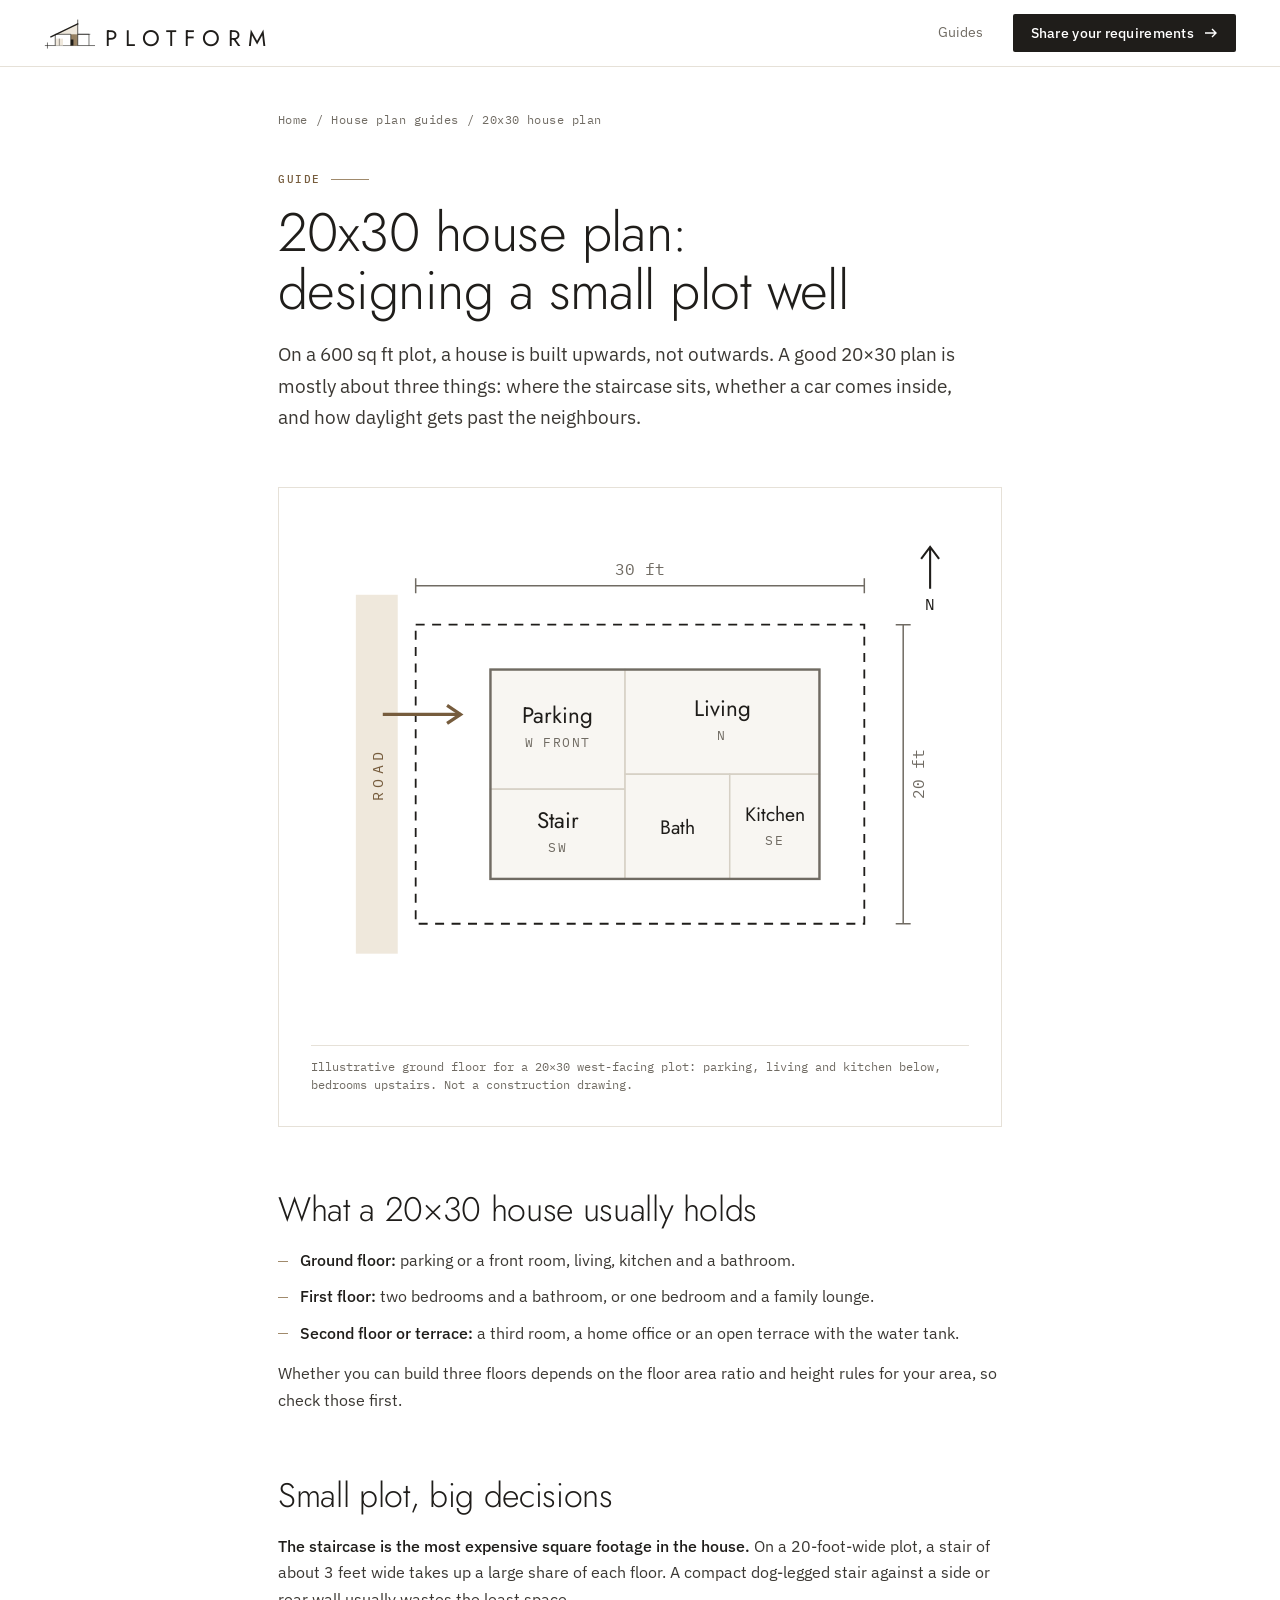
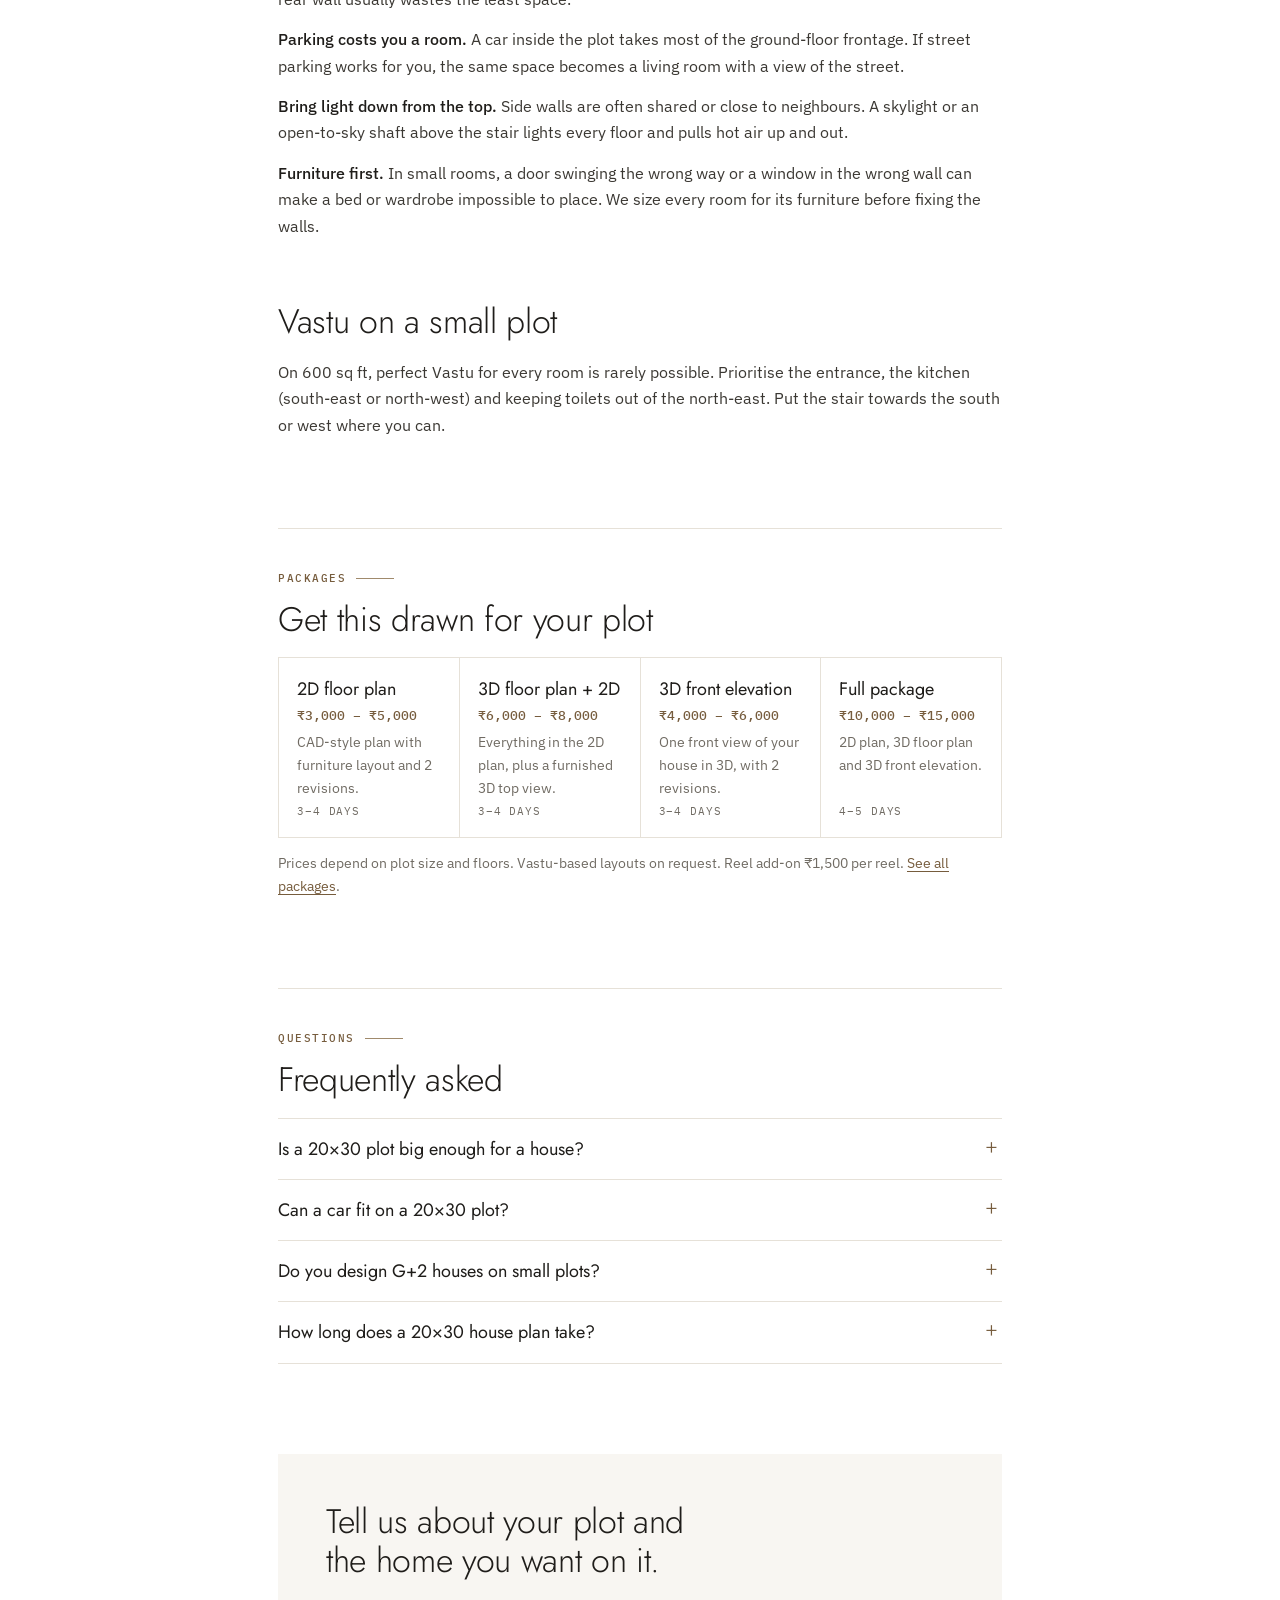
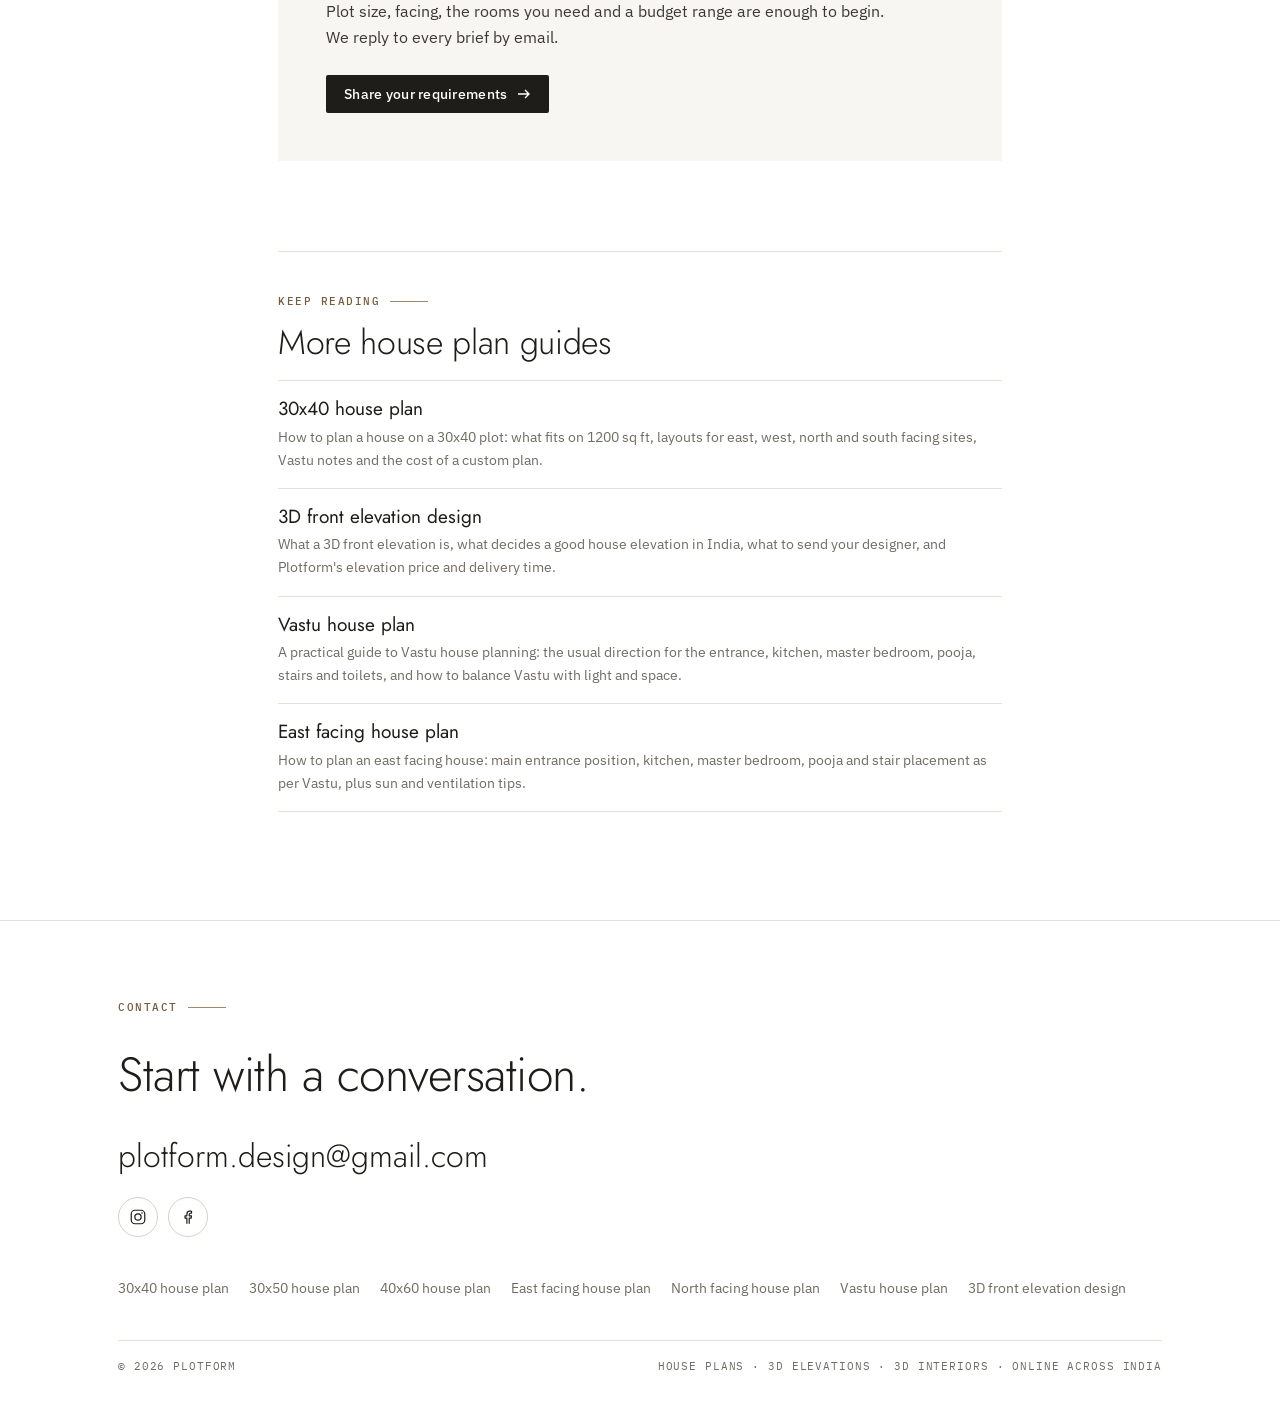
==== 20x30-house-plan.html @ 1d328320 "Add files via upload" ====
<!doctype html>
<html lang="en-IN">
<head>
<meta charset="utf-8">
<meta name="viewport" content="width=device-width,initial-scale=1,viewport-fit=cover">
<title>20x30 House Plan (600 sq ft) Small Plot Layouts | Plotform</title>
<meta name="description" content="How to plan a house on a small 20x30 plot: 600 sq ft layouts over two or three floors, staircase and parking choices, light, ventilation and Vastu notes.">
<link rel="canonical" href="https://plotform.design/20x30-house-plan">
<meta name="robots" content="index,follow,max-image-preview:large">
<meta name="theme-color" content="#ffffff">
<link rel="icon" href="/favicon.svg" type="image/svg+xml">
<link rel="icon" href="/favicon-32.png" sizes="32x32" type="image/png">
<link rel="apple-touch-icon" href="/apple-touch-icon.png">
<link rel="manifest" href="/site.webmanifest">
<meta property="og:type" content="article">
<meta property="og:site_name" content="Plotform">
<meta property="og:locale" content="en_IN">
<meta property="og:url" content="https://plotform.design/20x30-house-plan">
<meta property="og:title" content="20x30 House Plan (600 sq ft) Small Plot Layouts">
<meta property="og:description" content="How to plan a house on a small 20x30 plot: 600 sq ft layouts over two or three floors, staircase and parking choices, light, ventilation and Vastu notes.">
<meta property="og:image" content="https://plotform.design/og-image.jpg">
<meta property="og:image:width" content="1200">
<meta property="og:image:height" content="630">
<meta name="twitter:card" content="summary_large_image">
<meta name="twitter:title" content="20x30 House Plan (600 sq ft) Small Plot Layouts">
<meta name="twitter:description" content="How to plan a house on a small 20x30 plot: 600 sq ft layouts over two or three floors, staircase and parking choices, light, ventilation and Vastu notes.">
<meta name="twitter:image" content="https://plotform.design/og-image.jpg">
<link rel="preconnect" href="https://fonts.googleapis.com">
<link rel="preconnect" href="https://fonts.gstatic.com" crossorigin>
<link rel="stylesheet" href="https://fonts.googleapis.com/css2?family=IBM+Plex+Mono:wght@400;500&family=IBM+Plex+Sans:wght@300;400;500&family=Jost:wght@300;400;500&display=swap">
<link rel="stylesheet" href="/guide.css">
<script type="application/ld+json">{"@context": "https://schema.org", "@graph": [{"@type": "Organization", "@id": "https://plotform.design/#org", "name": "Plotform", "url": "https://plotform.design/"}, {"@type": "WebPage", "@id": "https://plotform.design/20x30-house-plan#page", "url": "https://plotform.design/20x30-house-plan", "name": "20x30 House Plan (600 sq ft) Small Plot Layouts | Plotform", "description": "How to plan a house on a small 20x30 plot: 600 sq ft layouts over two or three floors, staircase and parking choices, light, ventilation and Vastu notes.", "inLanguage": "en-IN", "isPartOf": {"@id": "https://plotform.design/#website"}, "publisher": {"@id": "https://plotform.design/#org"}, "about": {"@id": "https://plotform.design/#org"}, "dateModified": "2026-10-13", "breadcrumb": {"@id": "https://plotform.design/20x30-house-plan#crumbs"}}, {"@type": "BreadcrumbList", "itemListElement": [{"@type": "ListItem", "position": 1, "name": "Home", "item": "https://plotform.design/"}, {"@type": "ListItem", "position": 2, "name": "House plan guides", "item": "https://plotform.design/house-plans"}, {"@type": "ListItem", "position": 3, "name": "20x30 house plan", "item": "https://plotform.design/20x30-house-plan"}], "@id": "https://plotform.design/20x30-house-plan#crumbs"}, {"@type": "FAQPage", "mainEntity": [{"@type": "Question", "name": "Is a 20×30 plot big enough for a house?", "acceptedAnswer": {"@type": "Answer", "text": "Yes. Built over two or three floors, a 20×30 plot comfortably holds a 2BHK, and some families fit a 3BHK. Your local floor area and height rules set the limit."}}, {"@type": "Question", "name": "Can a car fit on a 20×30 plot?", "acceptedAnswer": {"@type": "Answer", "text": "Usually yes, at the front of the ground floor, but it takes most of the frontage. Many owners on small plots choose a front room instead."}}, {"@type": "Question", "name": "Do you design G+2 houses on small plots?", "acceptedAnswer": {"@type": "Answer", "text": "Yes. Tell us the number of floors you want in your brief; the price depends on plot size and floors."}}, {"@type": "Question", "name": "How long does a 20×30 house plan take?", "acceptedAnswer": {"@type": "Answer", "text": "A 2D floor plan takes 3 to 4 days, and the full package with 3D floor plan and 3D elevation takes 4 to 5 days."}}]}]}</script>
</head>
<body>
<header class="nav">
  <a class="brand" href="/" aria-label="Plotform home"><svg viewBox="0 0 560 74" aria-hidden="true"><path d="M2 66H118M8 59V73" stroke="currentColor" stroke-width="1.4" fill="none"/><path d="M26 40L78 15V40Z" fill="#efe8dc"/><path d="M26.8 40.8H61.2V65.2H26.8Z" fill="#fff"/><path d="M27 50H44V66H27Z" fill="#efe8dc"/><path d="M62 40H78V66H62Z" fill="#a08a6c"/><path d="M65 40V66M68 40V66M71 40V66M74 40V66" stroke="#7d6648" stroke-width=".8"/><path d="M62 52H68V66H62Z" fill="#1f1d1a"/><path d="M26 66V40H62V66" fill="none" stroke="currentColor" stroke-width="1.6"/><path d="M35.5 66V50" fill="none" stroke="currentColor" stroke-width="1"/><path d="M78 40H104V66M78 40H107" fill="none" stroke="currentColor" stroke-width="1.4"/><path d="M78 66V6" fill="none" stroke="currentColor" stroke-width="1.6"/><path d="M78 16L16 46" fill="none" stroke="currentColor" stroke-width="3" stroke-linecap="square"/><text x="142" y="66" fill="currentColor" font-size="52" letter-spacing="17.5" font-family="Jost,sans-serif">PLOTFORM</text></svg></a>
  <nav class="links" aria-label="Main">
    <a href="/house-plans">Guides</a>
    <a class="btn" href="/#brief">Share your requirements <svg viewBox="0 0 14 14" aria-hidden="true"><path d="M1 7h11M8 3l4 4-4 4" fill="none" stroke="currentColor" stroke-width="1.4"/></svg></a>
  </nav>
</header>
<main class="g" id="top">
<div class="wrap">
  <nav class="crumbs" aria-label="Breadcrumb"><a href="/">Home</a><span>/</span><a href="/house-plans">House plan guides</a><span>/</span><span aria-current="page">20x30 house plan</span></nav>
  <p class="eyebrow">Guide</p>
  <h1>20x30 house plan: designing a small plot well</h1>
  <p class="lead">On a 600 sq ft plot, a house is built upwards, not outwards. A good 20×30 plan is mostly about three things: where the staircase sits, whether a car comes inside, and how daylight gets past the neighbours.</p>
  <figure class="fig fig-plan"><svg viewBox="0 0 440 340" role="img" aria-label="Illustrative ground floor for a 20×30 west-facing plot: parking, living and kitchen below, bedrooms upstairs. Not a construction drawing." xmlns="http://www.w3.org/2000/svg"><rect x="30" y="50" width="28" height="240" fill="#efe8dc"/><text x="44.0" y="174.0" text-anchor="middle" font-family="IBM Plex Mono,monospace" font-size="10" letter-spacing="3" fill="#765c3d" transform="rotate(-90 44.0 170.0)">ROAD</text><rect x="120" y="100" width="90" height="80" fill="#f8f6f2" stroke="#d6d0c5" stroke-width="1"/><text x="165.0" y="136.0" text-anchor="middle" font-family="Jost,sans-serif" font-size="15" fill="#1f1d1a">Parking</text><text x="165.0" y="152.0" text-anchor="middle" font-family="IBM Plex Mono,monospace" font-size="9" letter-spacing="1" fill="#706b63">W FRONT</text><rect x="120" y="180" width="90" height="60" fill="#f8f6f2" stroke="#d6d0c5" stroke-width="1"/><text x="165.0" y="206.0" text-anchor="middle" font-family="Jost,sans-serif" font-size="15" fill="#1f1d1a">Stair</text><text x="165.0" y="222.0" text-anchor="middle" font-family="IBM Plex Mono,monospace" font-size="9" letter-spacing="1" fill="#706b63">SW</text><rect x="210" y="100" width="130" height="70" fill="#f8f6f2" stroke="#d6d0c5" stroke-width="1"/><text x="275.0" y="131.0" text-anchor="middle" font-family="Jost,sans-serif" font-size="15" fill="#1f1d1a">Living</text><text x="275.0" y="147.0" text-anchor="middle" font-family="IBM Plex Mono,monospace" font-size="9" letter-spacing="1" fill="#706b63">N</text><rect x="210" y="170" width="70" height="70" fill="#f8f6f2" stroke="#d6d0c5" stroke-width="1"/><text x="245.0" y="210.0" text-anchor="middle" font-family="Jost,sans-serif" font-size="13" fill="#1f1d1a">Bath</text><rect x="280" y="170" width="60" height="70" fill="#f8f6f2" stroke="#d6d0c5" stroke-width="1"/><text x="310.0" y="201.0" text-anchor="middle" font-family="Jost,sans-serif" font-size="13" fill="#1f1d1a">Kitchen</text><text x="310.0" y="217.0" text-anchor="middle" font-family="IBM Plex Mono,monospace" font-size="9" letter-spacing="1" fill="#706b63">SE</text><rect x="120" y="100" width="220" height="140" fill="none" stroke="#706b63" stroke-width="1.6"/><rect x="70" y="70" width="300" height="200" fill="none" stroke="#1f1d1a" stroke-width="1.2" stroke-dasharray="6 5"/><path d="M70 44H370M70 39v10M370 39v10" stroke="#706b63" stroke-width="1"/><text x="220.0" y="37" text-anchor="middle" font-family="IBM Plex Mono,monospace" font-size="11" fill="#706b63">30 ft</text><path d="M396 70V270M391 70h10M391 270h10" stroke="#706b63" stroke-width="1"/><text x="410" y="170.0" text-anchor="middle" font-family="IBM Plex Mono,monospace" font-size="11" fill="#706b63" transform="rotate(-90 410 170.0)">20 ft</text><path d="M48 130L100 130" stroke="#765c3d" stroke-width="2.2"/><path d="M91 136L100 130L91 124" fill="none" stroke="#765c3d" stroke-width="2.2"/><path d="M414 46V18M408 26L414 18L420 26" fill="none" stroke="#1f1d1a" stroke-width="1.4"/><text x="414" y="60" text-anchor="middle" font-family="IBM Plex Mono,monospace" font-size="11" fill="#1f1d1a">N</text></svg><figcaption>Illustrative ground floor for a 20×30 west-facing plot: parking, living and kitchen below, bedrooms upstairs. Not a construction drawing.</figcaption></figure>
  <article class="body"><section><h2>What a 20×30 house usually holds</h2><ul><li><b>Ground floor:</b> parking or a front room, living, kitchen and a bathroom.</li><li><b>First floor:</b> two bedrooms and a bathroom, or one bedroom and a family lounge.</li><li><b>Second floor or terrace:</b> a third room, a home office or an open terrace with the water tank.</li></ul><p>Whether you can build three floors depends on the floor area ratio and height rules for your area, so check those first.</p></section><section><h2>Small plot, big decisions</h2><p><b>The staircase is the most expensive square footage in the house.</b> On a 20-foot-wide plot, a stair of about 3 feet wide takes up a large share of each floor. A compact dog-legged stair against a side or rear wall usually wastes the least space.</p><p><b>Parking costs you a room.</b> A car inside the plot takes most of the ground-floor frontage. If street parking works for you, the same space becomes a living room with a view of the street.</p><p><b>Bring light down from the top.</b> Side walls are often shared or close to neighbours. A skylight or an open-to-sky shaft above the stair lights every floor and pulls hot air up and out.</p><p><b>Furniture first.</b> In small rooms, a door swinging the wrong way or a window in the wrong wall can make a bed or wardrobe impossible to place. We size every room for its furniture before fixing the walls.</p></section><section><h2>Vastu on a small plot</h2><p>On 600 sq ft, perfect Vastu for every room is rarely possible. Prioritise the entrance, the kitchen (south-east or north-west) and keeping toilets out of the north-east. Put the stair towards the south or west where you can.</p></section></article>
  <section class="pricing" aria-labelledby="pricing-h">
  <p class="eyebrow">Packages</p>
  <h2 id="pricing-h">Get this drawn for your plot</h2>
  <ul class="pkgs"><li><p class="pk">2D floor plan</p><p class="pp">₹3,000 – ₹5,000</p><p class="pd">CAD-style plan with furniture layout and 2 revisions.</p><p class="pt">3–4 days</p></li><li><p class="pk">3D floor plan + 2D</p><p class="pp">₹6,000 – ₹8,000</p><p class="pd">Everything in the 2D plan, plus a furnished 3D top view.</p><p class="pt">3–4 days</p></li><li><p class="pk">3D front elevation</p><p class="pp">₹4,000 – ₹6,000</p><p class="pd">One front view of your house in 3D, with 2 revisions.</p><p class="pt">3–4 days</p></li><li><p class="pk">Full package</p><p class="pp">₹10,000 – ₹15,000</p><p class="pd">2D plan, 3D floor plan and 3D front elevation.</p><p class="pt">4–5 days</p></li></ul>
  <p class="note">Prices depend on plot size and floors. Vastu-based layouts on request. Reel add-on ₹1,500 per reel. <a href="/#packages">See all packages</a>.</p>
</section>
  <section class="faq" aria-labelledby="faq-h"><p class="eyebrow">Questions</p><h2 id="faq-h">Frequently asked</h2><div class="qs"><details><summary>Is a 20×30 plot big enough for a house?</summary><p>Yes. Built over two or three floors, a 20×30 plot comfortably holds a 2BHK, and some families fit a 3BHK. Your local floor area and height rules set the limit.</p></details><details><summary>Can a car fit on a 20×30 plot?</summary><p>Usually yes, at the front of the ground floor, but it takes most of the frontage. Many owners on small plots choose a front room instead.</p></details><details><summary>Do you design G+2 houses on small plots?</summary><p>Yes. Tell us the number of floors you want in your brief; the price depends on plot size and floors.</p></details><details><summary>How long does a 20×30 house plan take?</summary><p>A 2D floor plan takes 3 to 4 days, and the full package with 3D floor plan and 3D elevation takes 4 to 5 days.</p></details></div></section>
  <section class="cta">
  <h2>Tell us about your plot and the home you want on it.</h2>
  <p>Plot size, facing, the rooms you need and a budget range are enough to begin. We reply to every brief by email.</p>
  <a class="btn" href="/#brief">Share your requirements <svg viewBox="0 0 14 14" aria-hidden="true"><path d="M1 7h11M8 3l4 4-4 4" fill="none" stroke="currentColor" stroke-width="1.4"/></svg></a>
</section>
  <nav class="related" aria-labelledby="rel-h"><p class="eyebrow">Keep reading</p><h2 id="rel-h">More house plan guides</h2><ul><li><a href="/30x40-house-plan">30x40 house plan</a><span>How to plan a house on a 30x40 plot: what fits on 1200 sq ft, layouts for east, west, north and south facing sites, Vastu notes and the cost of a custom plan.</span></li><li><a href="/3d-front-elevation-design">3D front elevation design</a><span>What a 3D front elevation is, what decides a good house elevation in India, what to send your designer, and Plotform&#x27;s elevation price and delivery time.</span></li><li><a href="/vastu-house-plan">Vastu house plan</a><span>A practical guide to Vastu house planning: the usual direction for the entrance, kitchen, master bedroom, pooja, stairs and toilets, and how to balance Vastu with light and space.</span></li><li><a href="/east-facing-house-plan">East facing house plan</a><span>How to plan an east facing house: main entrance position, kitchen, master bedroom, pooja and stair placement as per Vastu, plus sun and ventilation tips.</span></li></ul></nav>
</div>
</main>
<footer class="contact">
  <div class="wrap">
    <p class="eyebrow">Contact</p>
    <p class="h2">Start with a conversation.</p>
    <a class="mail" href="mailto:plotform.design@gmail.com">plotform.design@gmail.com</a>
    <nav class="social" aria-label="Plotform on social media"><a href="https://www.instagram.com/plotform.design/" target="_blank" rel="noopener" aria-label="Plotform on Instagram"><svg viewBox="0 0 24 24" aria-hidden="true"><rect x="3" y="3" width="18" height="18" rx="5" fill="none" stroke="currentColor" stroke-width="1.6"/><circle cx="12" cy="12" r="4.2" fill="none" stroke="currentColor" stroke-width="1.6"/><circle cx="17.3" cy="6.7" r="1.1" fill="currentColor"/></svg></a><a href="https://www.facebook.com/profile.php?id=61595442266504" target="_blank" rel="noopener" aria-label="Plotform on Facebook"><svg viewBox="0 0 24 24" aria-hidden="true"><path d="M13.6 21v-7.6h2.6l.4-3h-3V8.5c0-.9.3-1.5 1.5-1.5h1.6V4.3c-.3 0-1.2-.1-2.3-.1-2.3 0-3.9 1.4-3.9 4V10.4H8v3h2.5V21" fill="none" stroke="currentColor" stroke-width="1.6" stroke-linejoin="round"/></svg></a></nav>
    <nav class="guides" aria-label="House plan guides"><a href="/30x40-house-plan">30x40 house plan</a><a href="/30x50-house-plan">30x50 house plan</a><a href="/40x60-house-plan">40x60 house plan</a><a href="/east-facing-house-plan">East facing house plan</a><a href="/north-facing-house-plan">North facing house plan</a><a href="/vastu-house-plan">Vastu house plan</a><a href="/3d-front-elevation-design">3D front elevation design</a></nav>
    <div class="foot"><span>© 2026 Plotform</span><span>House plans · 3D elevations · 3D interiors · Online across India</span></div>
  </div>
</footer>
</body>
</html>
---- guide.css ----
:root{
  --paper:#ffffff;--ink:#1f1d1a;--graphite:#706b63;--hair:#e6e1d8;--oak:#a08a6c;--oak-deep:#765c3d;--wash:#f8f6f2;
  --btn-bg:#1f1d1a;--btn-fg:#ffffff;--btn-hover:#765c3d;--fg2:#3b3833;--line2:#d6d0c5;--logo-soft:#efe8dc;
  --f-display:"Jost","Futura","Century Gothic",system-ui,sans-serif;
  --f-body:"IBM Plex Sans",system-ui,-apple-system,"Segoe UI",sans-serif;
  --f-mono:"IBM Plex Mono",ui-monospace,"SFMono-Regular",Menlo,monospace;
  color-scheme:light;
}
*{box-sizing:border-box}
html{background:var(--paper)}
body{margin:0;background:var(--paper);color:var(--ink);font-family:var(--f-body);font-size:16px;line-height:1.65;-webkit-font-smoothing:antialiased;overflow-x:hidden}
a{color:inherit}
:focus-visible{outline:2px solid var(--oak);outline-offset:3px}
h1,h2,h3,.h2{font-family:var(--f-display);font-weight:300;text-wrap:balance;margin:0;letter-spacing:-.01em}
p{margin:0}

/* nav */
.nav{position:sticky;top:0;z-index:30;display:flex;align-items:center;justify-content:space-between;gap:16px;
  padding:calc(env(safe-area-inset-top,0px) + 14px) clamp(16px,4vw,44px) 14px;background:rgba(255,255,255,.94);
  backdrop-filter:blur(6px);border-bottom:1px solid var(--hair)}
.brand{color:var(--ink);display:flex;align-items:center;text-decoration:none;min-width:0}
.brand svg{height:26px;width:auto;flex:none;overflow:visible}
@media (min-width:900px){.brand svg{height:32px}}
.links{display:flex;align-items:center;gap:clamp(14px,2.6vw,30px);font-size:14px}
.links a:not(.btn){text-decoration:none;color:var(--graphite)}
.links a:not(.btn):hover{color:var(--ink)}
.btn{display:inline-flex;align-items:center;gap:10px;background:var(--btn-bg);color:var(--btn-fg);padding:12px 18px;border-radius:2px;
  text-decoration:none;font:500 14px/1 var(--f-body);letter-spacing:.02em;border:0;cursor:pointer;transition:background .25s}
.btn:hover{background:var(--btn-hover)}
.btn svg{width:14px;height:14px}
@media (max-width:620px){.links .btn{display:none}.links a:not(.btn){color:var(--ink);font-size:15px}}

/* page */
.wrap{max-width:820px;margin:0 auto;padding-inline:clamp(16px,5vw,48px)}
.g{padding-top:clamp(28px,5vh,56px)}
.crumbs{display:flex;flex-wrap:wrap;gap:8px;font:400 12px/1.4 var(--f-mono);letter-spacing:.04em;color:var(--graphite);margin-bottom:clamp(28px,5vh,48px)}
.crumbs a{text-decoration:none}.crumbs a:hover{color:var(--ink);text-decoration:underline}
.eyebrow{font:500 11px/1 var(--f-mono);letter-spacing:.14em;text-transform:uppercase;color:var(--oak-deep);display:flex;gap:10px;align-items:center}
.eyebrow::after{content:"";height:1px;width:38px;background:var(--oak)}
h1{font-size:clamp(34px,5.2vw,54px);line-height:1.08;margin:18px 0 20px}
.lead{font-size:clamp(17px,2vw,19px);color:var(--fg2);max-width:62ch}
.lead a,.body a,.note a{color:var(--oak-deep);text-underline-offset:3px}

.fig{margin:clamp(36px,6vh,56px) 0 0;padding:clamp(16px,3vw,32px);background:var(--paper);border:1px solid var(--hair)}
.fig svg{display:block;width:100%;height:auto;max-height:620px;margin:0 auto}
.fig-vastu svg{max-width:520px}
.fig figcaption{margin-top:16px;padding-top:12px;border-top:1px solid var(--hair);font:400 12px/1.5 var(--f-mono);color:var(--graphite)}

.body section{margin-top:clamp(44px,7vh,64px)}
.body h2,.pricing h2,.faq h2,.related h2,.cta h2,.hubgroup h2{font-size:clamp(26px,3.2vw,34px);line-height:1.15;margin:0 0 18px}
.pricing h2,.faq h2,.related h2{margin-top:16px}
.body p{margin:0 0 14px;color:var(--fg2)}
.body ul{margin:0 0 14px;padding:0;list-style:none;display:grid;gap:10px}
.body li{position:relative;padding-left:22px;color:var(--fg2)}
.body li::before{content:"";position:absolute;left:0;top:.85em;width:10px;height:1px;background:var(--oak)}
.body b{font-weight:500;color:var(--ink)}

.pricing,.faq,.related{margin-top:clamp(64px,10vh,96px);padding-top:clamp(32px,5vh,44px);border-top:1px solid var(--hair)}
.pkgs{list-style:none;margin:0;padding:0;display:grid;grid-template-columns:repeat(auto-fit,minmax(min(100%,170px),1fr));gap:1px;background:var(--hair);border:1px solid var(--hair)}
.pkgs li{background:var(--paper);padding:20px 18px;display:flex;flex-direction:column;gap:6px}
.pk{font:400 18px/1.25 var(--f-display)}
.pp{font:500 13px/1.4 var(--f-mono);color:var(--oak-deep)}
.pd{font-size:14px;color:var(--graphite);flex:1}
.pt{font:400 11px/1 var(--f-mono);letter-spacing:.08em;text-transform:uppercase;color:var(--graphite)}
.note{margin-top:14px;font-size:14px;color:var(--graphite)}

.qs{border-top:1px solid var(--hair)}
details{border-bottom:1px solid var(--hair)}
summary{cursor:pointer;list-style:none;padding:18px 34px 18px 0;position:relative;font:400 18px/1.35 var(--f-display)}
summary::-webkit-details-marker{display:none}
summary::after{content:"+";position:absolute;right:4px;top:15px;font:300 22px/1 var(--f-display);color:var(--oak-deep)}
details[open] summary::after{content:"–"}
details p{padding:0 0 20px;color:var(--fg2);max-width:62ch}

.cta{margin-top:clamp(64px,10vh,96px);padding:clamp(28px,5vw,48px);background:var(--wash)}
.cta p{color:var(--fg2);margin:0 0 24px;max-width:56ch}

.related ul{list-style:none;margin:0;padding:0;display:grid;gap:0;border-top:1px solid var(--hair)}
.related li{border-bottom:1px solid var(--hair);padding:16px 0;display:grid;gap:4px}
.related a{font:400 19px/1.3 var(--f-display);text-decoration:none}
.related a:hover{color:var(--oak-deep)}
.related span{font-size:14px;color:var(--graphite)}

.hubgroup{margin-top:clamp(48px,8vh,72px)}
.cards{list-style:none;margin:0;padding:0;display:grid;grid-template-columns:repeat(auto-fit,minmax(min(100%,300px),1fr));gap:16px}
.cards a{display:flex;flex-direction:column;gap:8px;height:100%;padding:22px;border:1px solid var(--hair);text-decoration:none;transition:border-color .2s}
.cards a:hover{border-color:var(--ink)}
.ct{font:400 21px/1.25 var(--f-display)}
.cd{font-size:14px;color:var(--graphite);flex:1}
.cr{display:inline-flex;align-items:center;gap:8px;font:500 11px/1 var(--f-mono);letter-spacing:.1em;text-transform:uppercase;color:var(--oak-deep);margin-top:8px}
.cr svg{width:12px;height:12px}

/* footer */
.contact{margin-top:clamp(80px,12vh,120px);padding-block:clamp(56px,9vh,90px) 28px;border-top:1px solid var(--hair)}
.contact .wrap{max-width:1140px}
.contact .h2{font-size:clamp(30px,3.8vw,48px);margin:22px 0 22px}
.mail{display:inline-block;font:300 clamp(20px,3vw,32px)/1.2 var(--f-display);text-decoration:none;word-break:break-all}
.mail:hover{color:var(--oak-deep)}
.social{display:flex;gap:10px;margin-top:22px}
.social a{display:grid;place-items:center;width:40px;height:40px;border:1px solid var(--line2);border-radius:50%;color:var(--ink)}
.social a:hover{border-color:var(--ink)}
.social svg{width:18px;height:18px}
.guides{display:flex;flex-wrap:wrap;gap:8px 20px;margin-top:40px;font-size:14px}
.guides a{color:var(--graphite);text-decoration:none}
.guides a:hover{color:var(--ink);text-decoration:underline}
.foot{margin-top:40px;padding-top:18px;border-top:1px solid var(--hair);display:flex;flex-wrap:wrap;gap:8px 24px;justify-content:space-between;font:400 11px/1.4 var(--f-mono);letter-spacing:.08em;text-transform:uppercase;color:var(--graphite)}
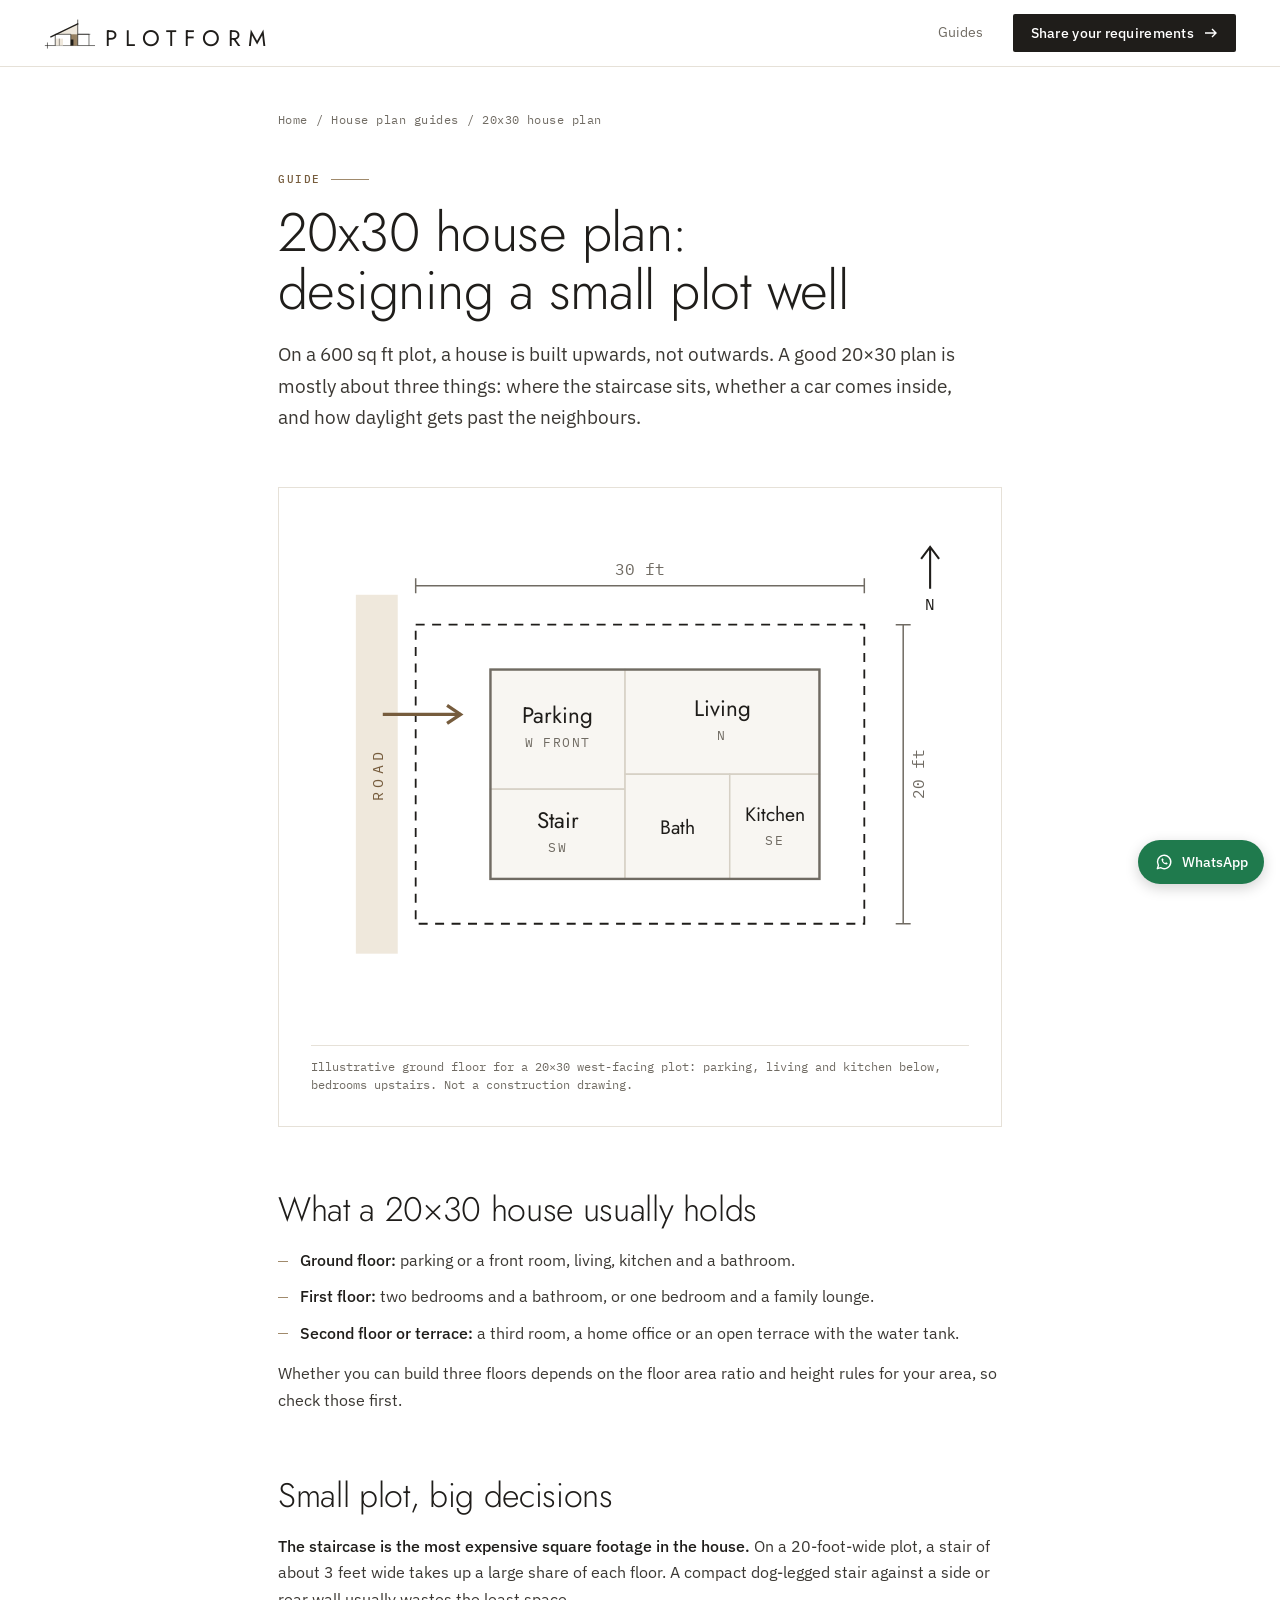
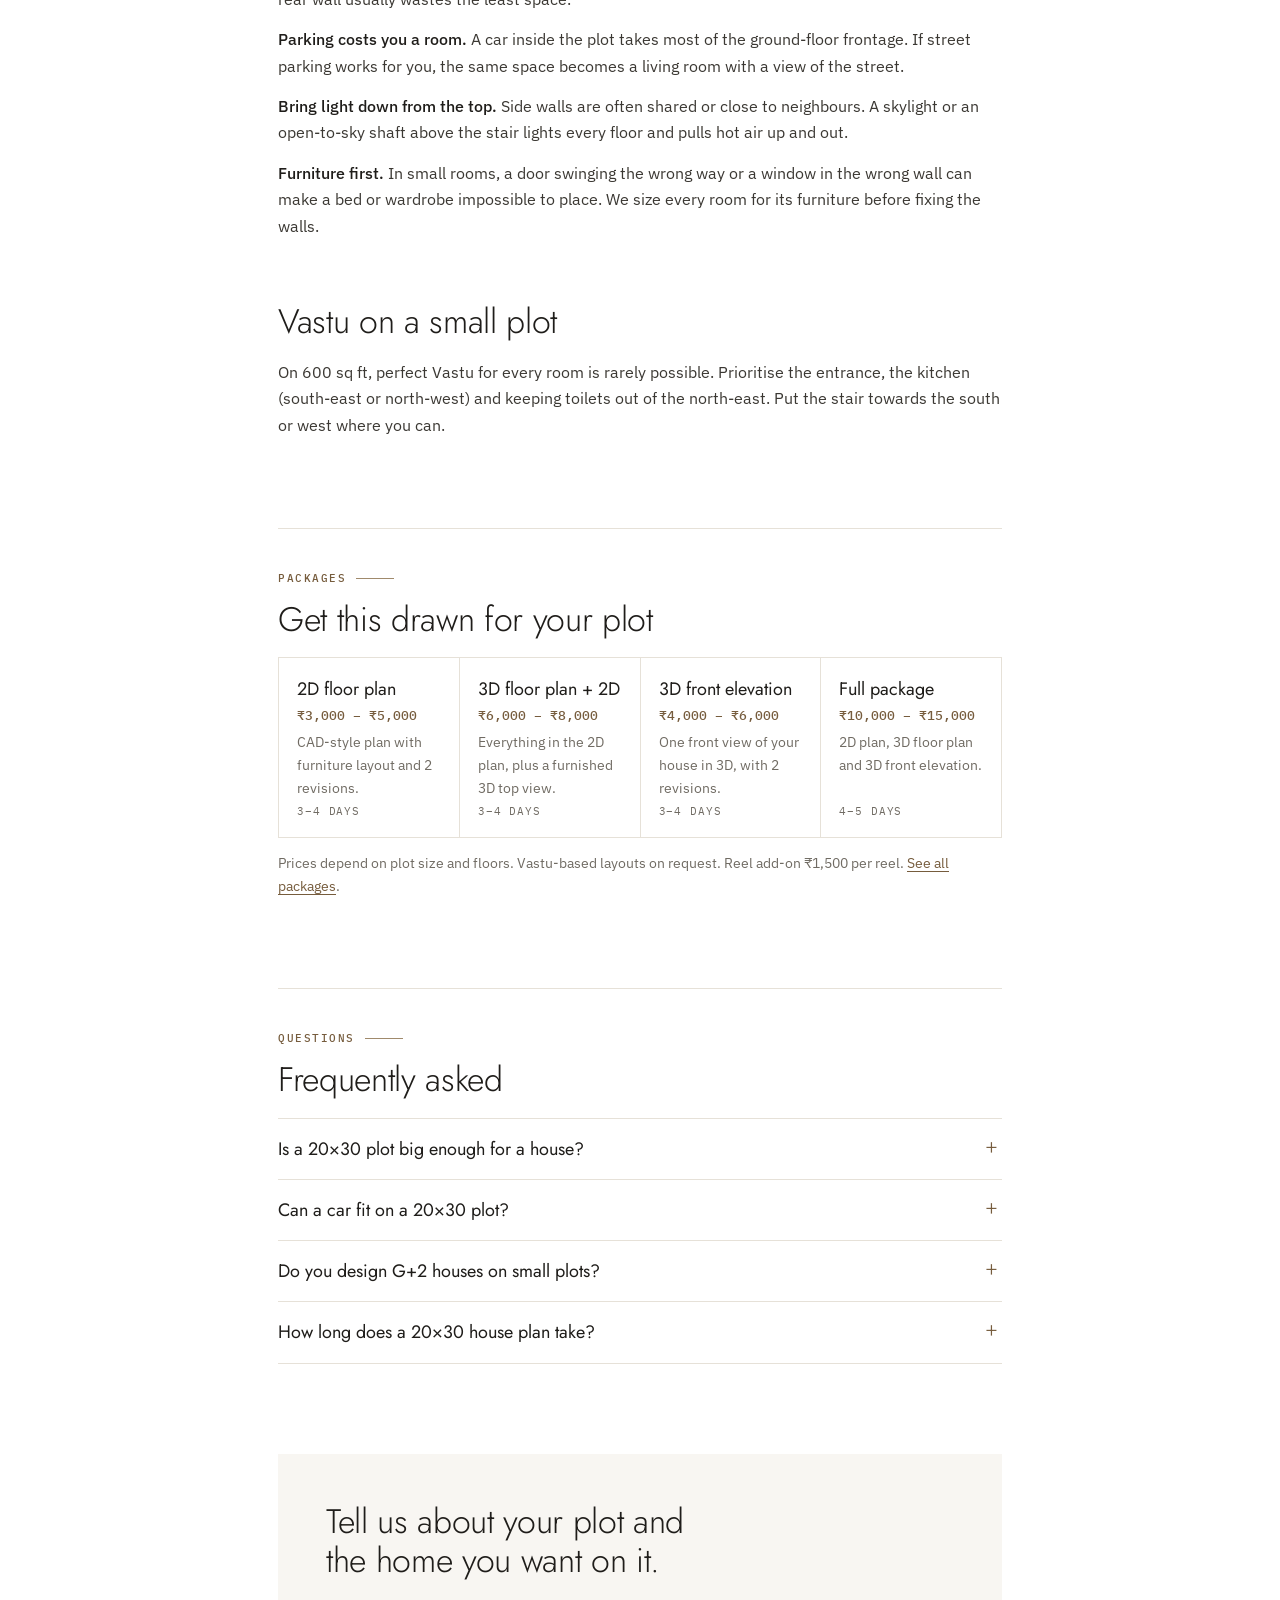
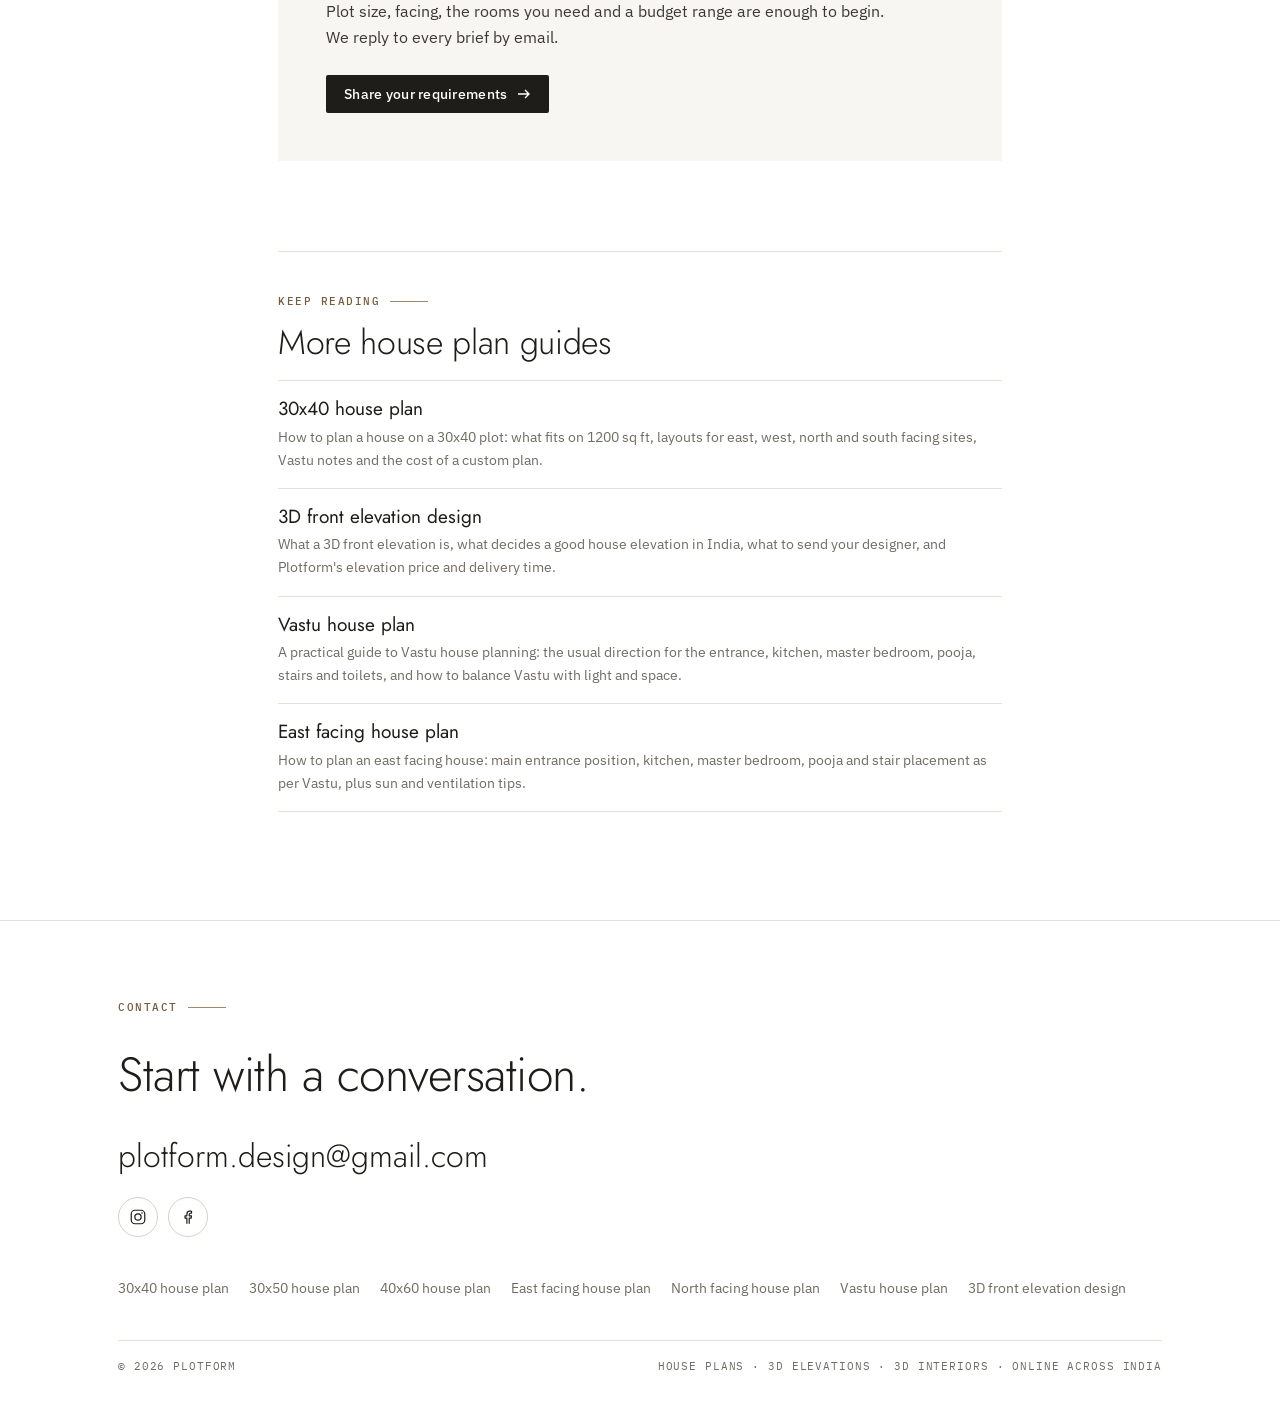
==== commit 1b0aeb75: "Add files via upload" ====
--- a/20x30-house-plan.html
+++ b/20x30-house-plan.html
@@ -72,5 +72,7 @@
     <div class="foot"><span>© 2026 Plotform</span><span>House plans · 3D elevations · 3D interiors · Online across India</span></div>
   </div>
 </footer>
+<a class="wa-fab" href="https://wa.me/919898667753?text=Hi%20Plotform%2C%20my%20plot%20is%20__%20x%20__%20ft%2C%20facing%20__%2C%20in%20__%20%28city%29." target="_blank" rel="noopener" aria-label="Chat with Plotform on WhatsApp"><svg viewBox="0 0 24 24" aria-hidden="true"><path d="M4 20l1.3-3.9A8 8 0 1 1 8 18.8z" fill="none" stroke="currentColor" stroke-width="1.7" stroke-linejoin="round"/><path d="M9 8.5c0 3.5 2.6 6.5 6.5 6.5l1-1.6-2-1-1 .9c-1.2-.5-2.3-1.6-2.8-2.8l.9-1-1-2z" fill="currentColor"/></svg><span>WhatsApp</span></a>
+<style>.wa-fab{position:fixed;right:max(16px,env(safe-area-inset-right));bottom:calc(16px + env(safe-area-inset-bottom,0px));z-index:60;display:inline-flex;align-items:center;gap:8px;padding:12px 16px;border-radius:999px;background:#1f7a4d;color:#fff;text-decoration:none;font:500 14px/1 "IBM Plex Sans",system-ui,sans-serif;box-shadow:0 4px 14px rgba(0,0,0,.18)}.wa-fab:hover{background:#176139}.wa-fab svg{width:20px;height:20px}@media (max-width:480px){.wa-fab span{display:none}.wa-fab{padding:14px}}</style>
 </body>
 </html>
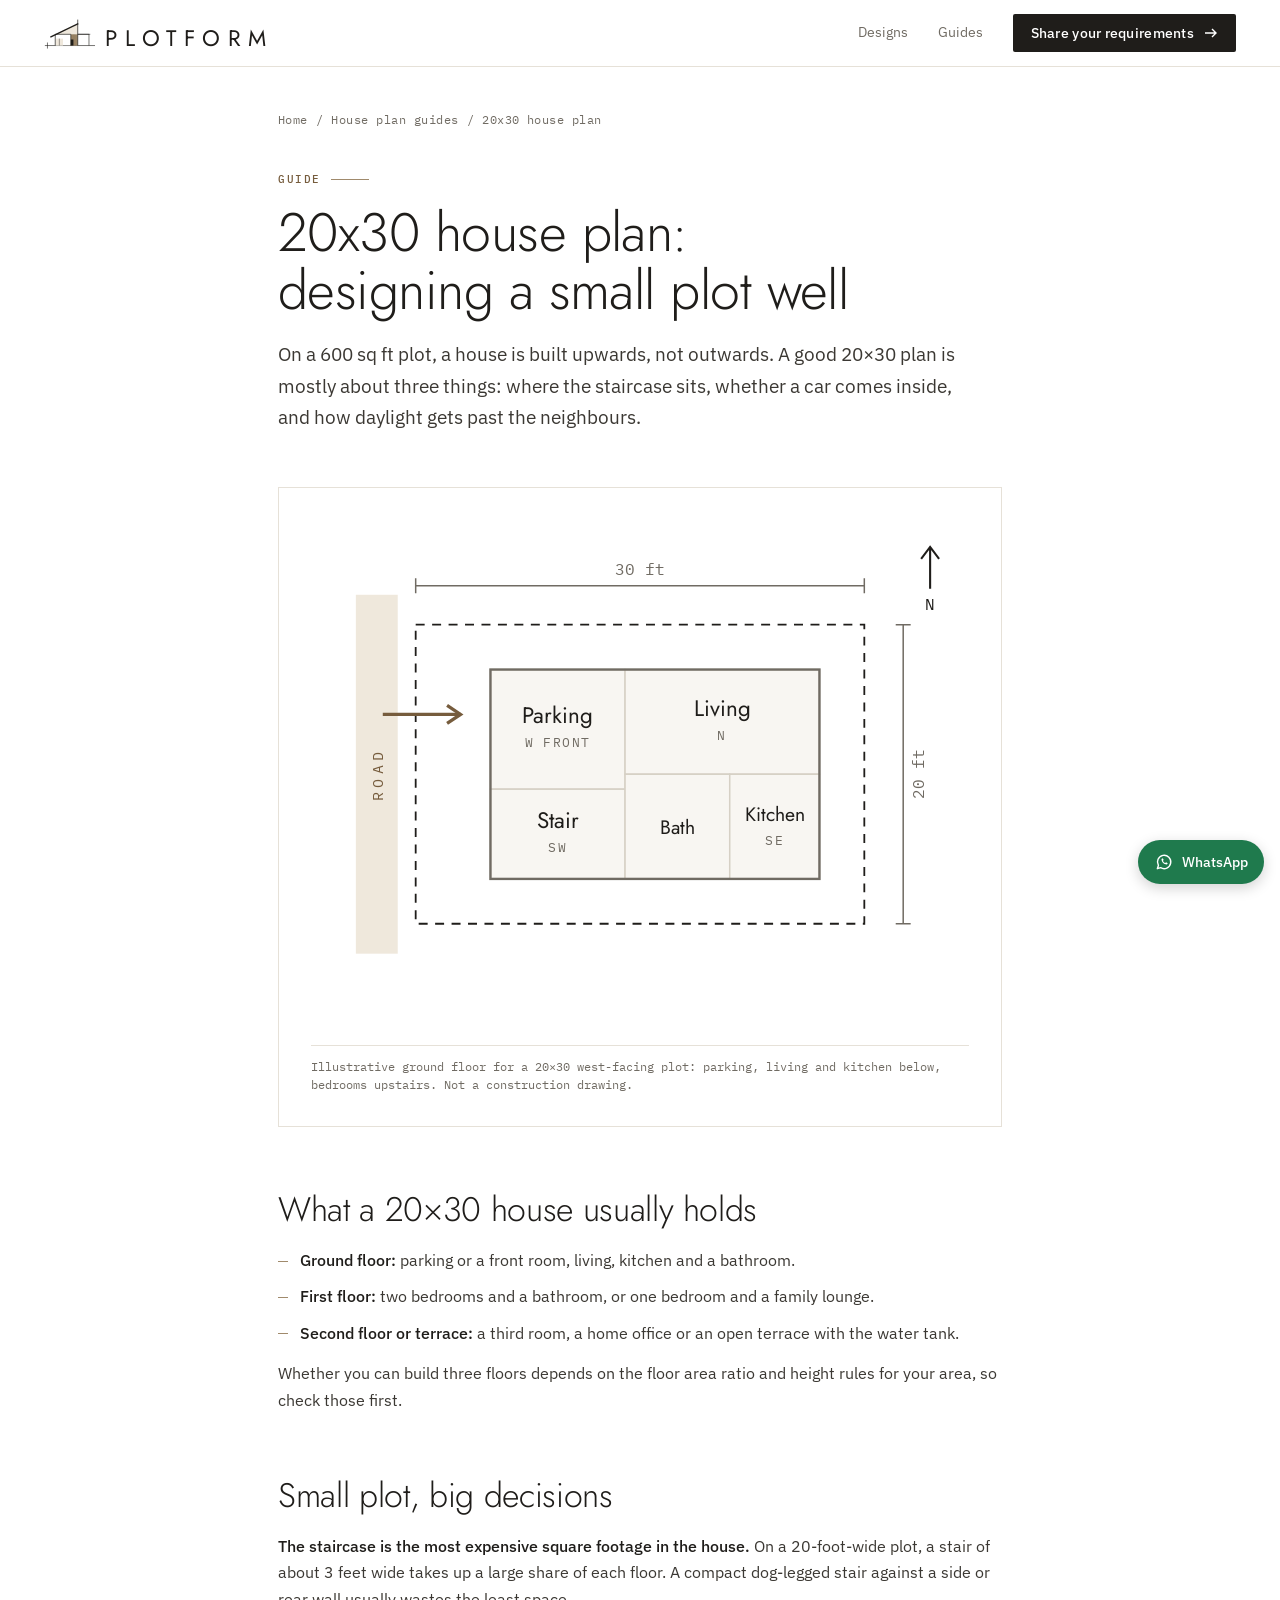
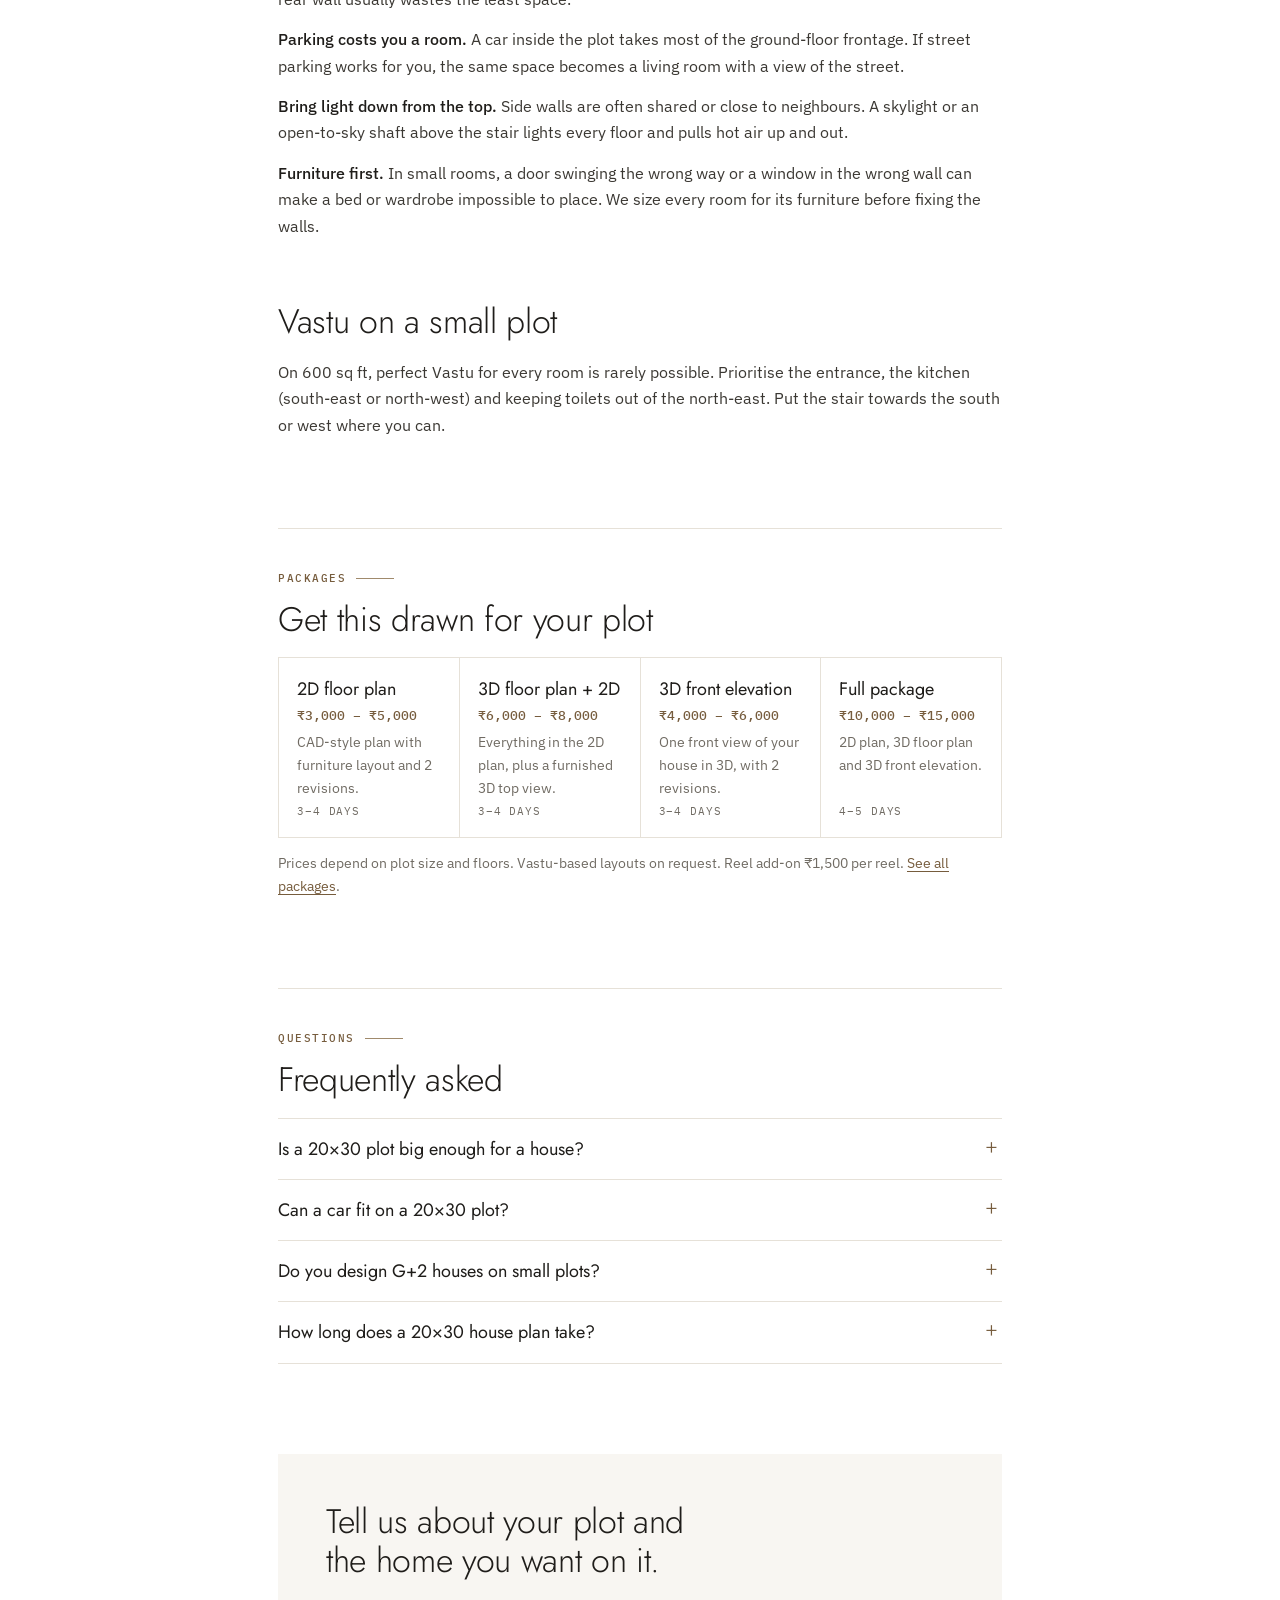
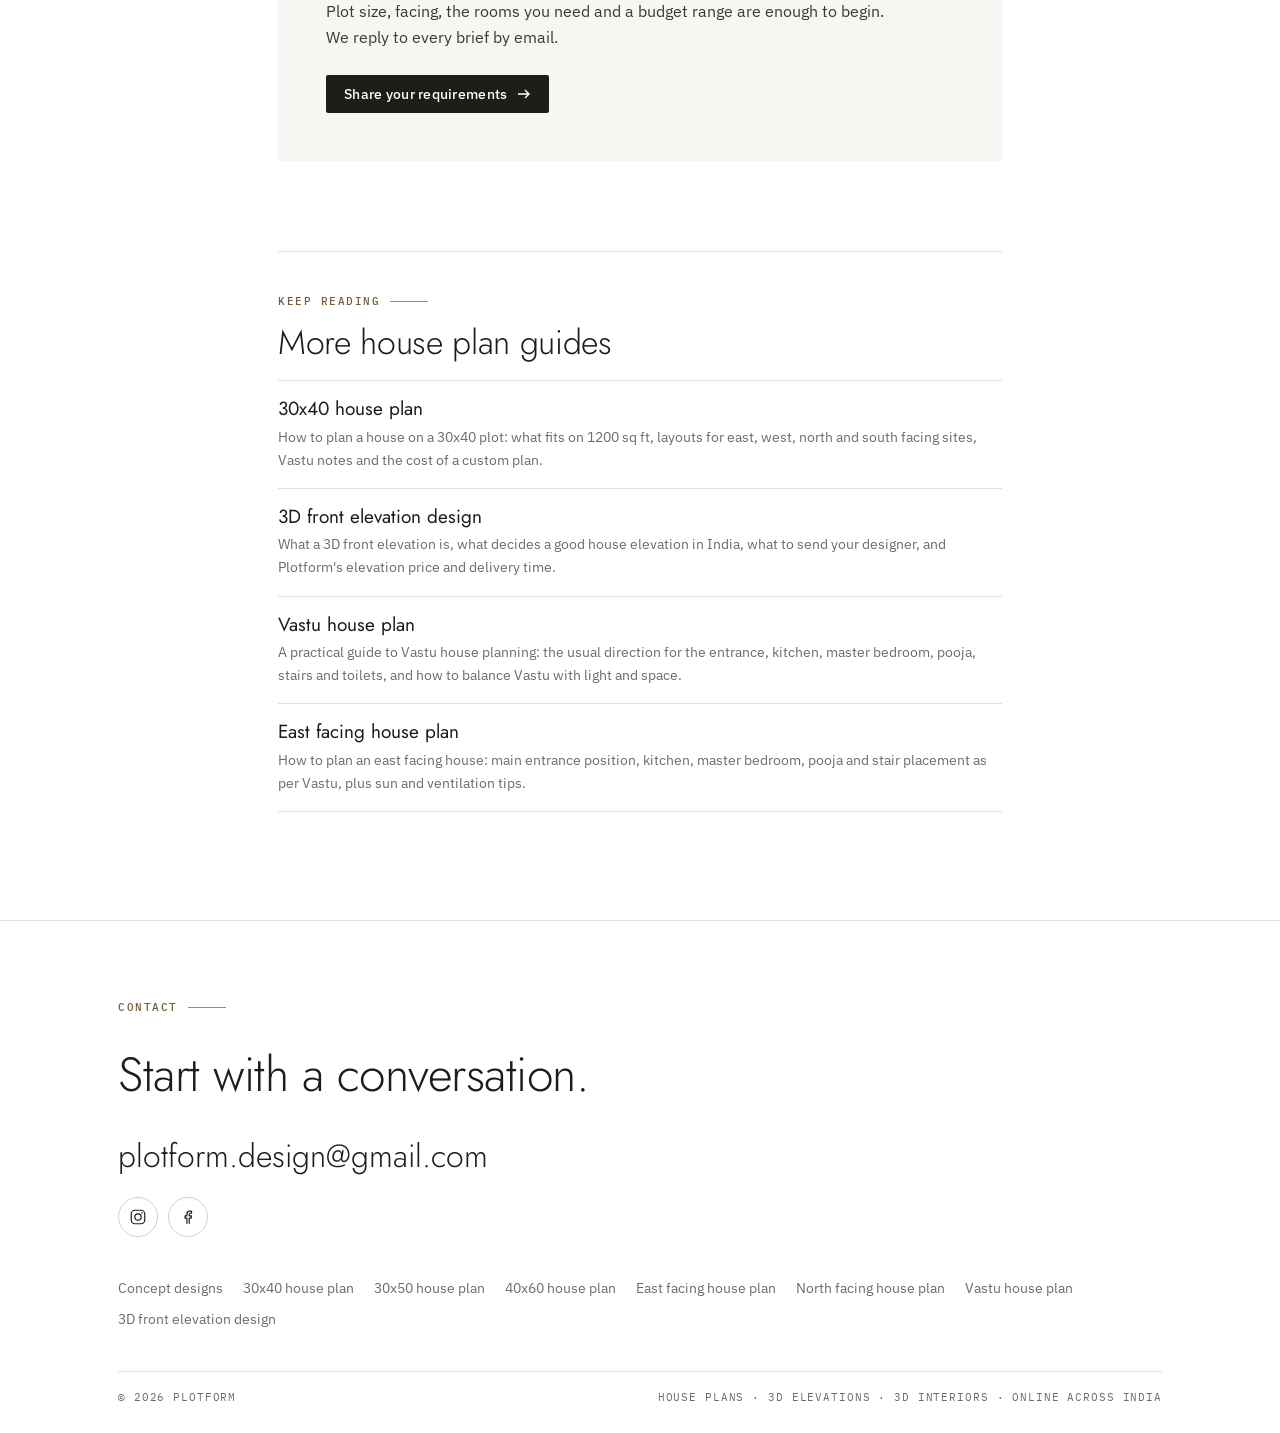
==== commit 743cc612: "Add files via upload" ====
--- a/20x30-house-plan.html
+++ b/20x30-house-plan.html
@@ -35,6 +35,7 @@
 <header class="nav">
   <a class="brand" href="/" aria-label="Plotform home"><svg viewBox="0 0 560 74" aria-hidden="true"><path d="M2 66H118M8 59V73" stroke="currentColor" stroke-width="1.4" fill="none"/><path d="M26 40L78 15V40Z" fill="#efe8dc"/><path d="M26.8 40.8H61.2V65.2H26.8Z" fill="#fff"/><path d="M27 50H44V66H27Z" fill="#efe8dc"/><path d="M62 40H78V66H62Z" fill="#a08a6c"/><path d="M65 40V66M68 40V66M71 40V66M74 40V66" stroke="#7d6648" stroke-width=".8"/><path d="M62 52H68V66H62Z" fill="#1f1d1a"/><path d="M26 66V40H62V66" fill="none" stroke="currentColor" stroke-width="1.6"/><path d="M35.5 66V50" fill="none" stroke="currentColor" stroke-width="1"/><path d="M78 40H104V66M78 40H107" fill="none" stroke="currentColor" stroke-width="1.4"/><path d="M78 66V6" fill="none" stroke="currentColor" stroke-width="1.6"/><path d="M78 16L16 46" fill="none" stroke="currentColor" stroke-width="3" stroke-linecap="square"/><text x="142" y="66" fill="currentColor" font-size="52" letter-spacing="17.5" font-family="Jost,sans-serif">PLOTFORM</text></svg></a>
   <nav class="links" aria-label="Main">
+    <a href="/designs">Designs</a>
     <a href="/house-plans">Guides</a>
     <a class="btn" href="/#brief">Share your requirements <svg viewBox="0 0 14 14" aria-hidden="true"><path d="M1 7h11M8 3l4 4-4 4" fill="none" stroke="currentColor" stroke-width="1.4"/></svg></a>
   </nav>
@@ -68,7 +69,7 @@
     <p class="h2">Start with a conversation.</p>
     <a class="mail" href="mailto:plotform.design@gmail.com">plotform.design@gmail.com</a>
     <nav class="social" aria-label="Plotform on social media"><a href="https://www.instagram.com/plotform.design/" target="_blank" rel="noopener" aria-label="Plotform on Instagram"><svg viewBox="0 0 24 24" aria-hidden="true"><rect x="3" y="3" width="18" height="18" rx="5" fill="none" stroke="currentColor" stroke-width="1.6"/><circle cx="12" cy="12" r="4.2" fill="none" stroke="currentColor" stroke-width="1.6"/><circle cx="17.3" cy="6.7" r="1.1" fill="currentColor"/></svg></a><a href="https://www.facebook.com/profile.php?id=61595442266504" target="_blank" rel="noopener" aria-label="Plotform on Facebook"><svg viewBox="0 0 24 24" aria-hidden="true"><path d="M13.6 21v-7.6h2.6l.4-3h-3V8.5c0-.9.3-1.5 1.5-1.5h1.6V4.3c-.3 0-1.2-.1-2.3-.1-2.3 0-3.9 1.4-3.9 4V10.4H8v3h2.5V21" fill="none" stroke="currentColor" stroke-width="1.6" stroke-linejoin="round"/></svg></a></nav>
-    <nav class="guides" aria-label="House plan guides"><a href="/30x40-house-plan">30x40 house plan</a><a href="/30x50-house-plan">30x50 house plan</a><a href="/40x60-house-plan">40x60 house plan</a><a href="/east-facing-house-plan">East facing house plan</a><a href="/north-facing-house-plan">North facing house plan</a><a href="/vastu-house-plan">Vastu house plan</a><a href="/3d-front-elevation-design">3D front elevation design</a></nav>
+    <nav class="guides" aria-label="House plan guides"><a href="/designs">Concept designs</a><a href="/30x40-house-plan">30x40 house plan</a><a href="/30x50-house-plan">30x50 house plan</a><a href="/40x60-house-plan">40x60 house plan</a><a href="/east-facing-house-plan">East facing house plan</a><a href="/north-facing-house-plan">North facing house plan</a><a href="/vastu-house-plan">Vastu house plan</a><a href="/3d-front-elevation-design">3D front elevation design</a></nav>
     <div class="foot"><span>© 2026 Plotform</span><span>House plans · 3D elevations · 3D interiors · Online across India</span></div>
   </div>
 </footer>
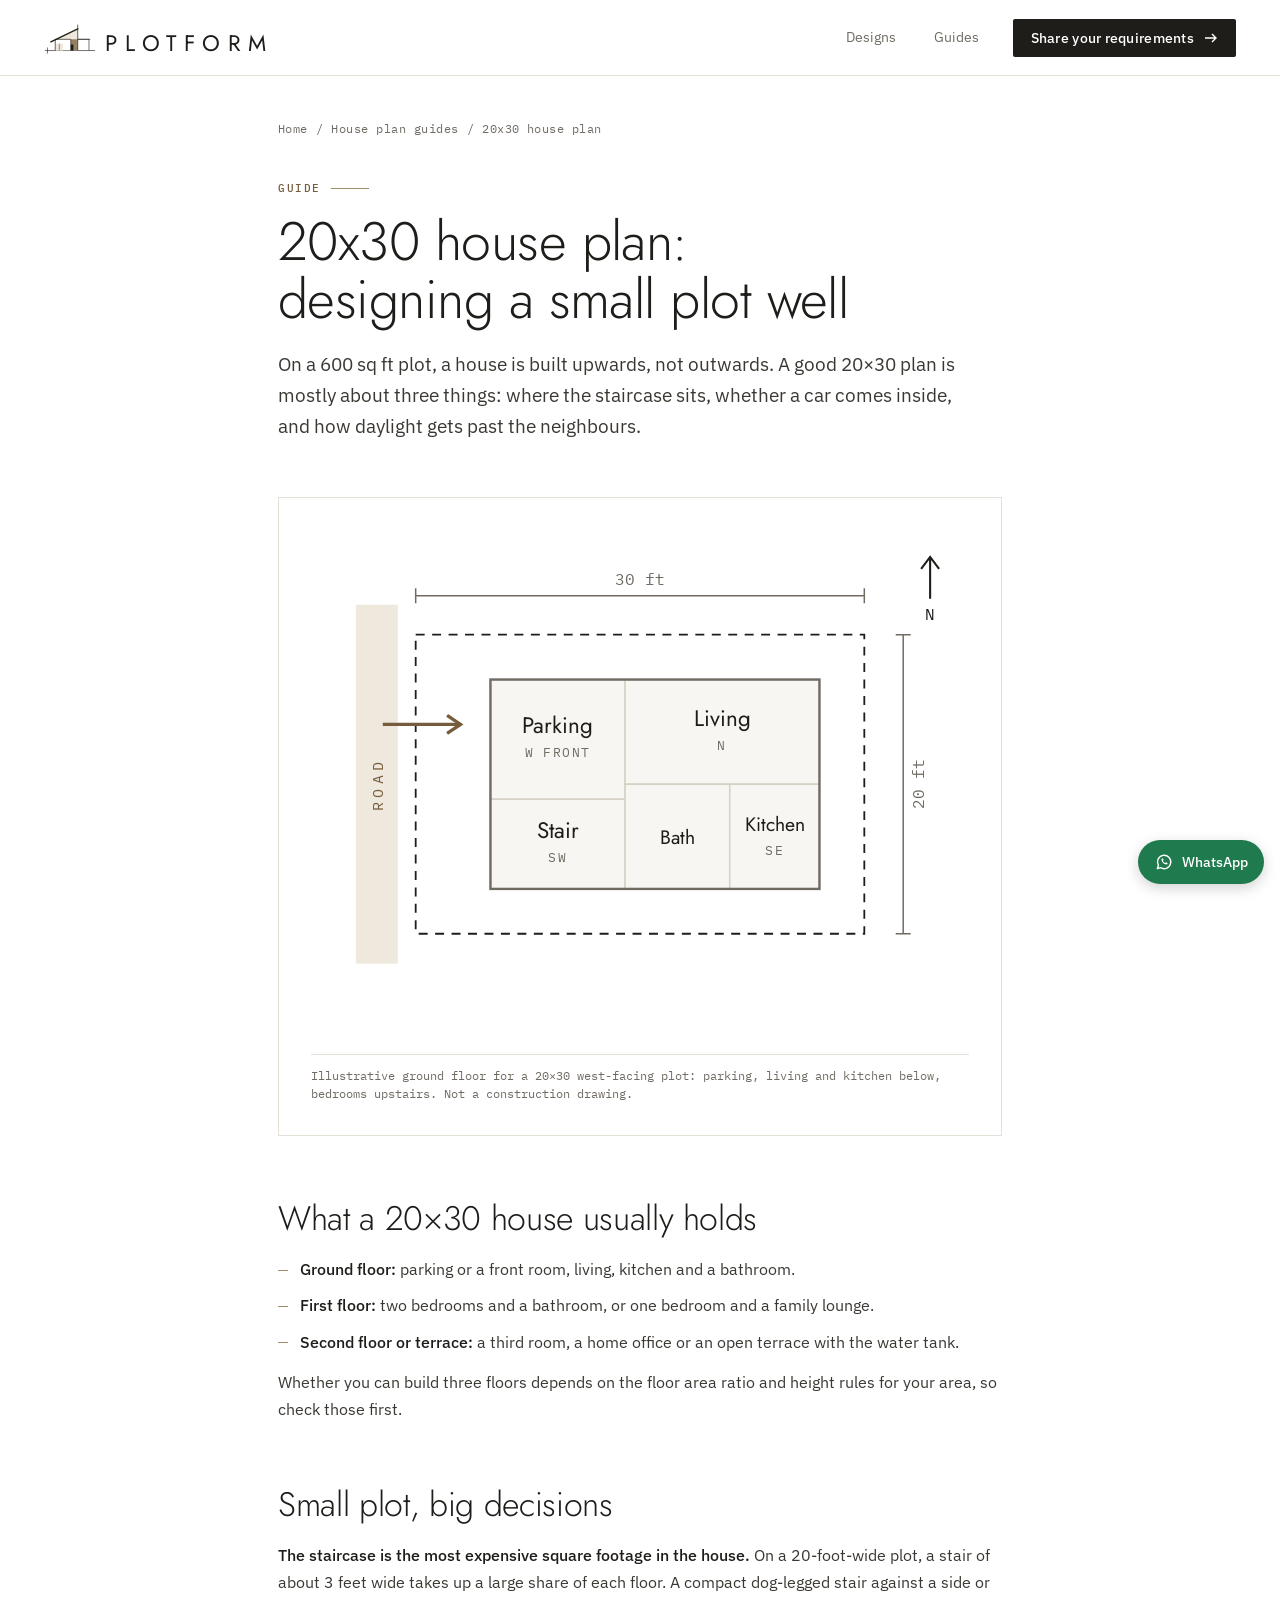
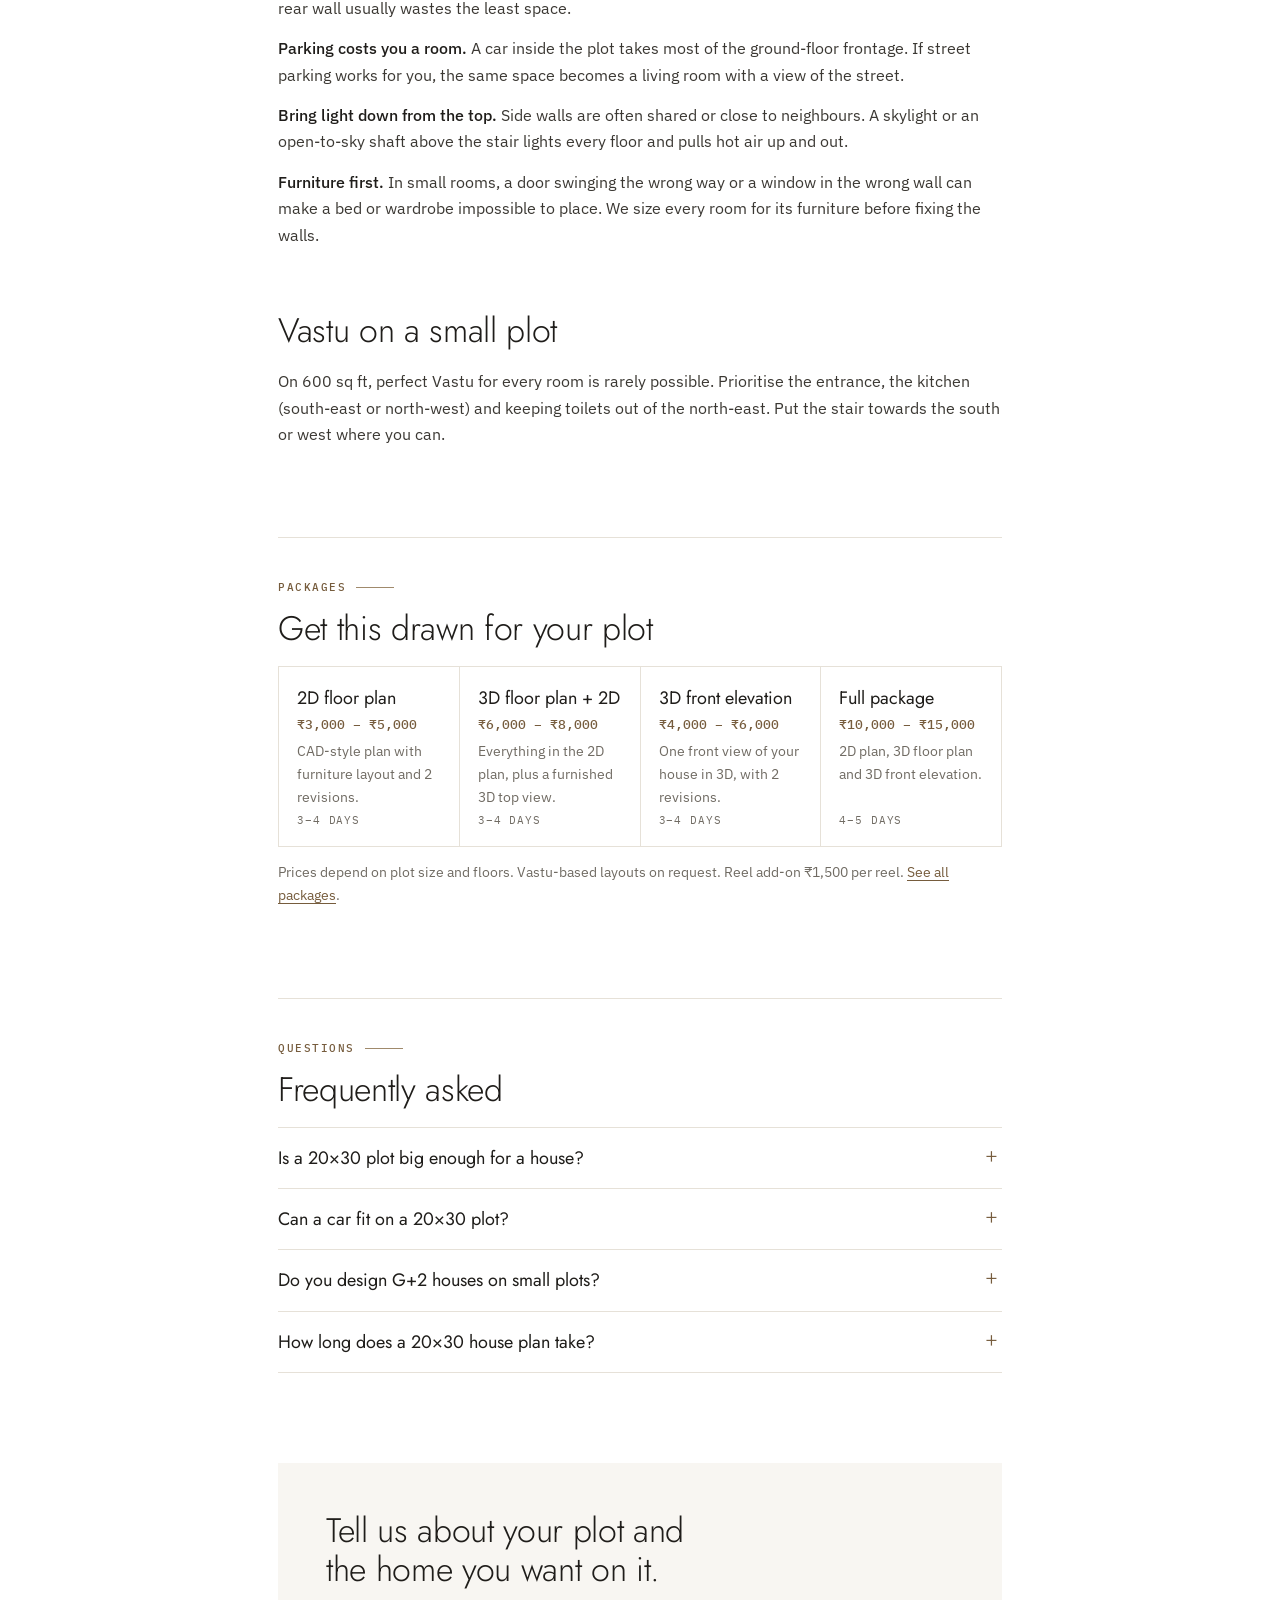
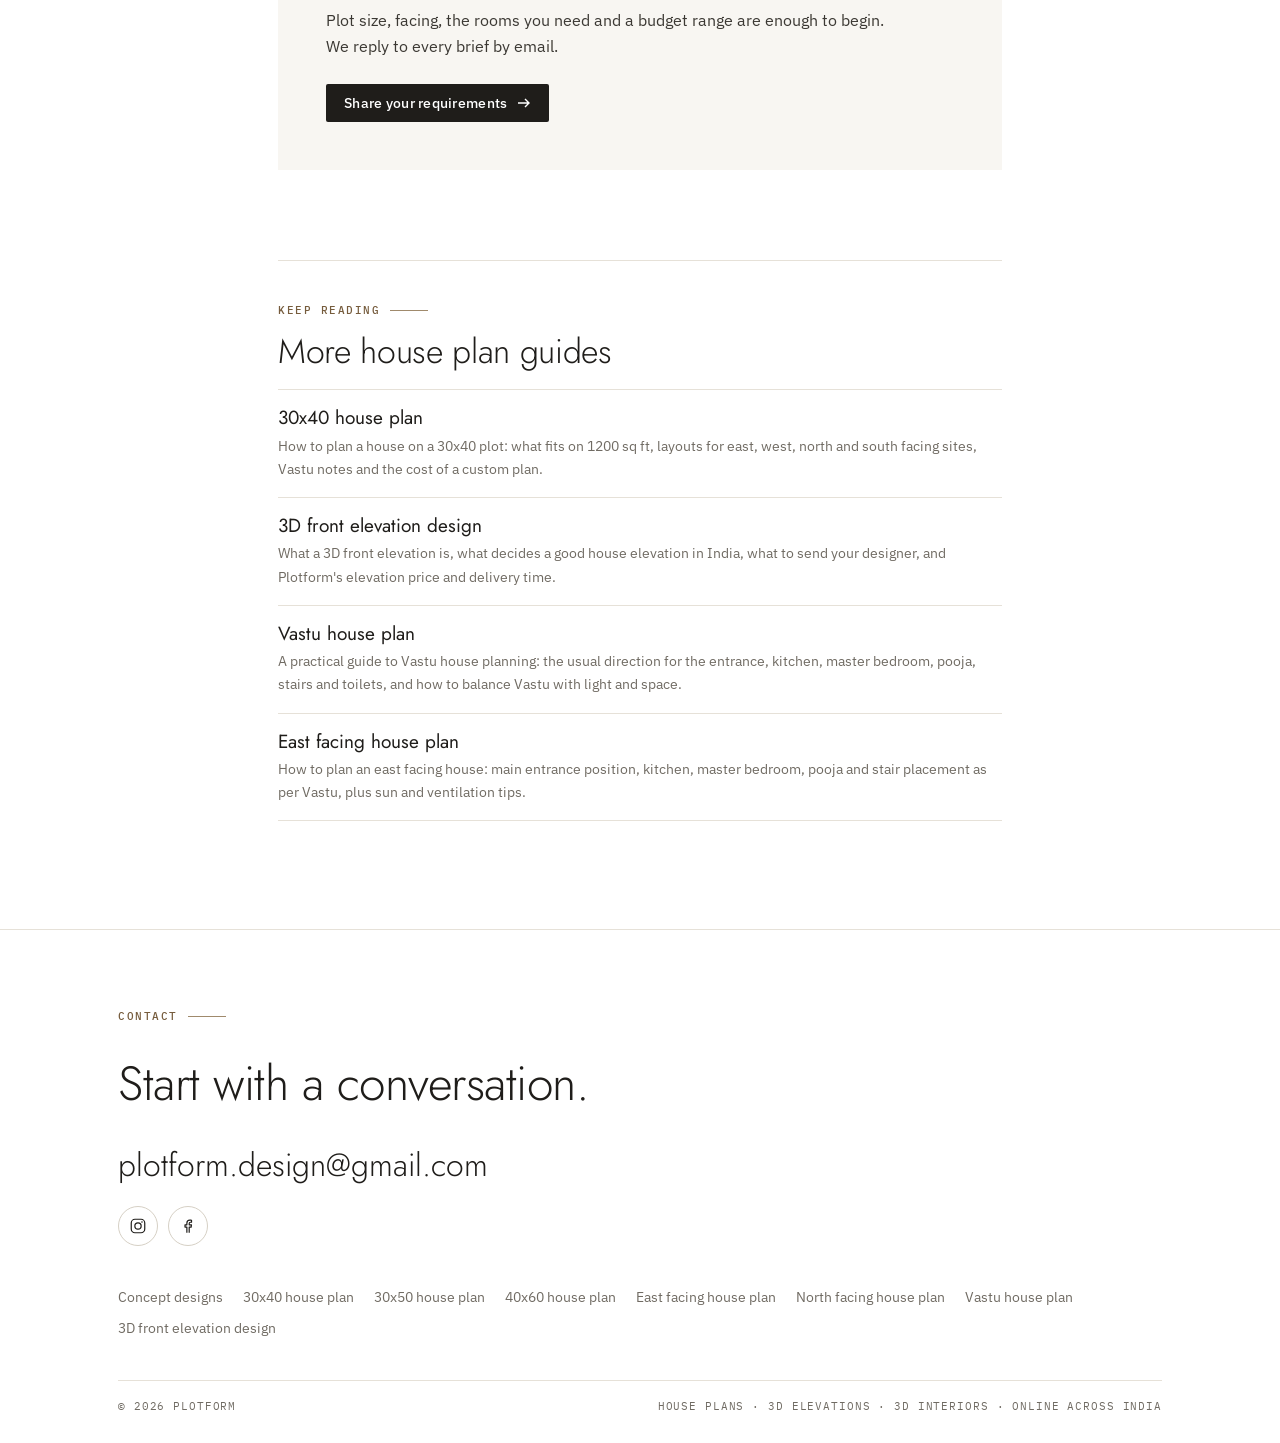
==== commit fa656c7b: "Add files via upload" ====
--- a/20x30-house-plan.html
+++ b/20x30-house-plan.html
@@ -33,8 +33,28 @@
 </head>
 <body>
 <header class="nav">
-  <a class="brand" href="/" aria-label="Plotform home"><svg viewBox="0 0 560 74" aria-hidden="true"><path d="M2 66H118M8 59V73" stroke="currentColor" stroke-width="1.4" fill="none"/><path d="M26 40L78 15V40Z" fill="#efe8dc"/><path d="M26.8 40.8H61.2V65.2H26.8Z" fill="#fff"/><path d="M27 50H44V66H27Z" fill="#efe8dc"/><path d="M62 40H78V66H62Z" fill="#a08a6c"/><path d="M65 40V66M68 40V66M71 40V66M74 40V66" stroke="#7d6648" stroke-width=".8"/><path d="M62 52H68V66H62Z" fill="#1f1d1a"/><path d="M26 66V40H62V66" fill="none" stroke="currentColor" stroke-width="1.6"/><path d="M35.5 66V50" fill="none" stroke="currentColor" stroke-width="1"/><path d="M78 40H104V66M78 40H107" fill="none" stroke="currentColor" stroke-width="1.4"/><path d="M78 66V6" fill="none" stroke="currentColor" stroke-width="1.6"/><path d="M78 16L16 46" fill="none" stroke="currentColor" stroke-width="3" stroke-linecap="square"/><text x="142" y="66" fill="currentColor" font-size="52" letter-spacing="17.5" font-family="Jost,sans-serif">PLOTFORM</text></svg></a>
-  <nav class="links" aria-label="Main">
+  <a class="brand" href="/" aria-label="Plotform home"><svg id="brandSvg" viewBox="0 0 560 74" aria-hidden="true">
+      <path d="M2 66H118M8 59V73" stroke="currentColor" stroke-width="1.4" fill="none"/>
+      <g class="lg">
+        <path class="lg-fill f1" d="M26 40L78 15V40Z" style="fill:var(--logo-soft)"/>
+        <path class="lg-fill f2" d="M26.8 40.8H61.2V65.2H26.8Z" style="fill:var(--paper)"/>
+        <path class="lg-fill f3" d="M27 50H44V66H27Z" style="fill:var(--logo-soft)"/>
+        <path class="lg-fill f4" d="M62 40H78V66H62Z" fill="#a08a6c"/>
+        <path class="lg-fill s1" d="M65 40V66" stroke="#7d6648" stroke-width=".8"/>
+        <path class="lg-fill s2" d="M68 40V66" stroke="#7d6648" stroke-width=".8"/>
+        <path class="lg-fill s3" d="M71 40V66" stroke="#7d6648" stroke-width=".8"/>
+        <path class="lg-fill s4" d="M74 40V66" stroke="#7d6648" stroke-width=".8"/>
+        <path class="lg-fill dr" d="M62 52H68V66H62Z" fill="#1f1d1a"/>
+        <path class="lg-draw d1" d="M26 66V40H62V66" fill="none" stroke="currentColor" stroke-width="1.6"/>
+        <path class="lg-draw d2" d="M35.5 66V50" fill="none" stroke="currentColor" stroke-width="1"/>
+        <path class="lg-draw d3" d="M78 40H104V66M78 40H107" fill="none" stroke="currentColor" stroke-width="1.4"/>
+        <path class="lg-draw d4" d="M78 66V6" fill="none" stroke="currentColor" stroke-width="1.6"/>
+        <path class="lg-draw d5" d="M78 16L16 46" fill="none" stroke="currentColor" stroke-width="3" stroke-linecap="square"/>
+      </g>
+      <text id="brandWord" x="142" y="66" fill="currentColor" font-size="52" letter-spacing="17.5" style="font-family:var(--f-display);font-weight:400">PLOTFORM</text>
+    </svg></a>
+  <button class="burger" type="button" aria-label="Menu" aria-expanded="false" aria-controls="mainNav"><i></i><i></i><i></i></button>
+  <nav class="links" id="mainNav" aria-label="Main">
     <a href="/designs">Designs</a>
     <a href="/house-plans">Guides</a>
     <a class="btn" href="/#brief">Share your requirements <svg viewBox="0 0 14 14" aria-hidden="true"><path d="M1 7h11M8 3l4 4-4 4" fill="none" stroke="currentColor" stroke-width="1.4"/></svg></a>
@@ -75,5 +95,14 @@
 </footer>
 <a class="wa-fab" href="https://wa.me/919898667753?text=Hi%20Plotform%2C%20my%20plot%20is%20__%20x%20__%20ft%2C%20facing%20__%2C%20in%20__%20%28city%29." target="_blank" rel="noopener" aria-label="Chat with Plotform on WhatsApp"><svg viewBox="0 0 24 24" aria-hidden="true"><path d="M4 20l1.3-3.9A8 8 0 1 1 8 18.8z" fill="none" stroke="currentColor" stroke-width="1.7" stroke-linejoin="round"/><path d="M9 8.5c0 3.5 2.6 6.5 6.5 6.5l1-1.6-2-1-1 .9c-1.2-.5-2.3-1.6-2.8-2.8l.9-1-1-2z" fill="currentColor"/></svg><span>WhatsApp</span></a>
 <style>.wa-fab{position:fixed;right:max(16px,env(safe-area-inset-right));bottom:calc(16px + env(safe-area-inset-bottom,0px));z-index:60;display:inline-flex;align-items:center;gap:8px;padding:12px 16px;border-radius:999px;background:#1f7a4d;color:#fff;text-decoration:none;font:500 14px/1 "IBM Plex Sans",system-ui,sans-serif;box-shadow:0 4px 14px rgba(0,0,0,.18)}.wa-fab:hover{background:#176139}.wa-fab svg{width:20px;height:20px}@media (max-width:480px){.wa-fab span{display:none}.wa-fab{padding:14px}}</style>
+<script>
+(() => { const nav = document.querySelector('.nav'), b = nav && nav.querySelector('.burger'); if(!b) return;
+  const set = o => { nav.classList.toggle('menu-open', o); b.setAttribute('aria-expanded', o); };
+  b.addEventListener('click', e => { e.stopPropagation(); set(!nav.classList.contains('menu-open')); });
+  nav.querySelectorAll('.links a').forEach(a => a.addEventListener('click', () => set(false)));
+  document.addEventListener('click', e => { if(!nav.contains(e.target)) set(false); });
+  document.addEventListener('keydown', e => { if(e.key === 'Escape'){ set(false); b.focus(); } });
+})();
+</script>
 </body>
 </html>
--- a/guide.css
+++ b/guide.css
@@ -104,3 +104,49 @@
 .guides a{color:var(--graphite);text-decoration:none}
 .guides a:hover{color:var(--ink);text-decoration:underline}
 .foot{margin-top:40px;padding-top:18px;border-top:1px solid var(--hair);display:flex;flex-wrap:wrap;gap:8px 24px;justify-content:space-between;font:400 11px/1.4 var(--f-mono);letter-spacing:.08em;text-transform:uppercase;color:var(--graphite)}
+
+/* tap targets */
+.links a:not(.btn){display:inline-block;padding:12px 4px}
+
+/* animated logo (same as the homepage) */
+/* logo: the house builds itself on its plot line, holds, and rebuilds (independent of scroll) */
+.lg-draw{stroke-dasharray:var(--L);stroke-dashoffset:0}
+.lg .d1{--L:88}.lg .d2{--L:16}.lg .d3{--L:81}.lg .d4{--L:60}.lg .d5{--L:69}   /* exact lengths of each line in SVG units */
+.lg .d1{animation:ld1 9s cubic-bezier(.5,0,.3,1) infinite}.lg .d2{animation:ld2 9s ease-in-out infinite}.lg .d3{animation:ld3 9s cubic-bezier(.5,0,.3,1) infinite}
+.lg .d4{animation:ld4 9s cubic-bezier(.5,0,.3,1) infinite}.lg .d5{animation:ld5 9s cubic-bezier(.6,0,.2,1) infinite}
+.lg .f1{animation:lf1 9s ease infinite}.lg .f2{animation:lf2 9s ease infinite}.lg .f3{animation:lf3 9s ease infinite}.lg .f4{animation:lf4 9s ease infinite}
+.lg .s1{animation:ls1 9s ease infinite}.lg .s2{animation:ls2 9s ease infinite}.lg .s3{animation:ls3 9s ease infinite}.lg .s4{animation:ls4 9s ease infinite}.lg .dr{animation:ldr 9s ease infinite}
+@keyframes ld1{0%,3%{stroke-dashoffset:var(--L);opacity:1}17%,86%{stroke-dashoffset:0;opacity:1}95%,100%{stroke-dashoffset:0;opacity:0}}
+@keyframes ld2{0%,14%{stroke-dashoffset:var(--L);opacity:1}20%,86%{stroke-dashoffset:0;opacity:1}95%,100%{stroke-dashoffset:0;opacity:0}}
+@keyframes ld3{0%,12%{stroke-dashoffset:var(--L);opacity:1}26%,86%{stroke-dashoffset:0;opacity:1}95%,100%{stroke-dashoffset:0;opacity:0}}
+@keyframes ld4{0%,18%{stroke-dashoffset:var(--L);opacity:1}30%,86%{stroke-dashoffset:0;opacity:1}95%,100%{stroke-dashoffset:0;opacity:0}}
+@keyframes ld5{0%,28%{stroke-dashoffset:var(--L);opacity:1}40%,86%{stroke-dashoffset:0;opacity:1}95%,100%{stroke-dashoffset:0;opacity:0}}
+@keyframes lf1{0%,38%{opacity:0}46%,86%{opacity:1}95%,100%{opacity:0}}
+@keyframes lf2{0%,10%{opacity:0}22%,86%{opacity:1}95%,100%{opacity:0}}
+@keyframes lf3{0%,40%{opacity:0}48%,86%{opacity:1}95%,100%{opacity:0}}
+@keyframes lf4{0%,44%{opacity:0}50%,86%{opacity:1}95%,100%{opacity:0}}
+@keyframes ls1{0%,50%{opacity:0}53%,86%{opacity:1}95%,100%{opacity:0}}
+@keyframes ls2{0%,52%{opacity:0}55%,86%{opacity:1}95%,100%{opacity:0}}
+@keyframes ls3{0%,54%{opacity:0}57%,86%{opacity:1}95%,100%{opacity:0}}
+@keyframes ls4{0%,56%{opacity:0}59%,86%{opacity:1}95%,100%{opacity:0}}
+@keyframes ldr{0%,60%{opacity:0}66%,86%{opacity:1}95%,100%{opacity:0}}
+@keyframes lgDraw{from{stroke-dashoffset:var(--L)}to{stroke-dashoffset:0}}
+@keyframes lgFade{from{opacity:0}to{opacity:1}}
+
+/* mobile menu */
+.burger{display:none}
+@media (min-width:900px){.nav .links a:not(.btn){display:inline-block;padding:12px 4px}}
+@media (max-width:899px){
+  .burger{all:unset;box-sizing:border-box;cursor:pointer;display:grid;align-content:center;justify-items:end;gap:5px;width:44px;height:44px;padding:0 6px;position:relative;z-index:2;align-self:center;margin-right:-6px}
+  .burger i{display:block;height:1.5px;background:var(--ink);transition:transform .35s cubic-bezier(.2,.7,.2,1),opacity .2s,width .35s}
+  .burger i:nth-child(1){width:26px}.burger i:nth-child(2){width:17px}.burger i:nth-child(3){width:26px}
+  .burger:focus-visible{outline:2px solid var(--oak);outline-offset:2px}
+  .nav.menu-open .burger i:nth-child(1){transform:translateY(6.5px) rotate(45deg)}
+  .nav.menu-open .burger i:nth-child(2){opacity:0;width:0}
+  .nav.menu-open .burger i:nth-child(3){transform:translateY(-6.5px) rotate(-45deg)}
+  .nav .links{position:absolute;top:calc(100% - 4px);right:clamp(16px,4vw,44px);left:auto;display:flex;flex-direction:column;align-items:flex-end;gap:0;width:max-content;min-width:168px;max-width:calc(100vw - 32px);padding:6px 18px 16px;background:var(--paper);border:0;border-radius:4px;box-shadow:0 10px 30px rgba(31,29,26,.13),0 1px 3px rgba(31,29,26,.08);
+    opacity:0;visibility:hidden;transform:translateY(-6px);transition:opacity .25s ease,transform .3s cubic-bezier(.2,.7,.2,1),visibility 0s .3s;align-self:auto}
+  .nav.menu-open .links{opacity:1;visibility:visible;transform:none;transition:opacity .25s ease,transform .3s cubic-bezier(.2,.7,.2,1)}
+  .nav .links a:not(.btn){display:block;width:100%;text-align:right;padding:13px 2px;border-bottom:1px solid var(--hair);font-size:16px;line-height:1.2;color:var(--ink)}
+  .nav .links .btn{display:inline-flex;justify-content:center;margin-top:12px;font-size:14px;padding:12px 14px}
+}
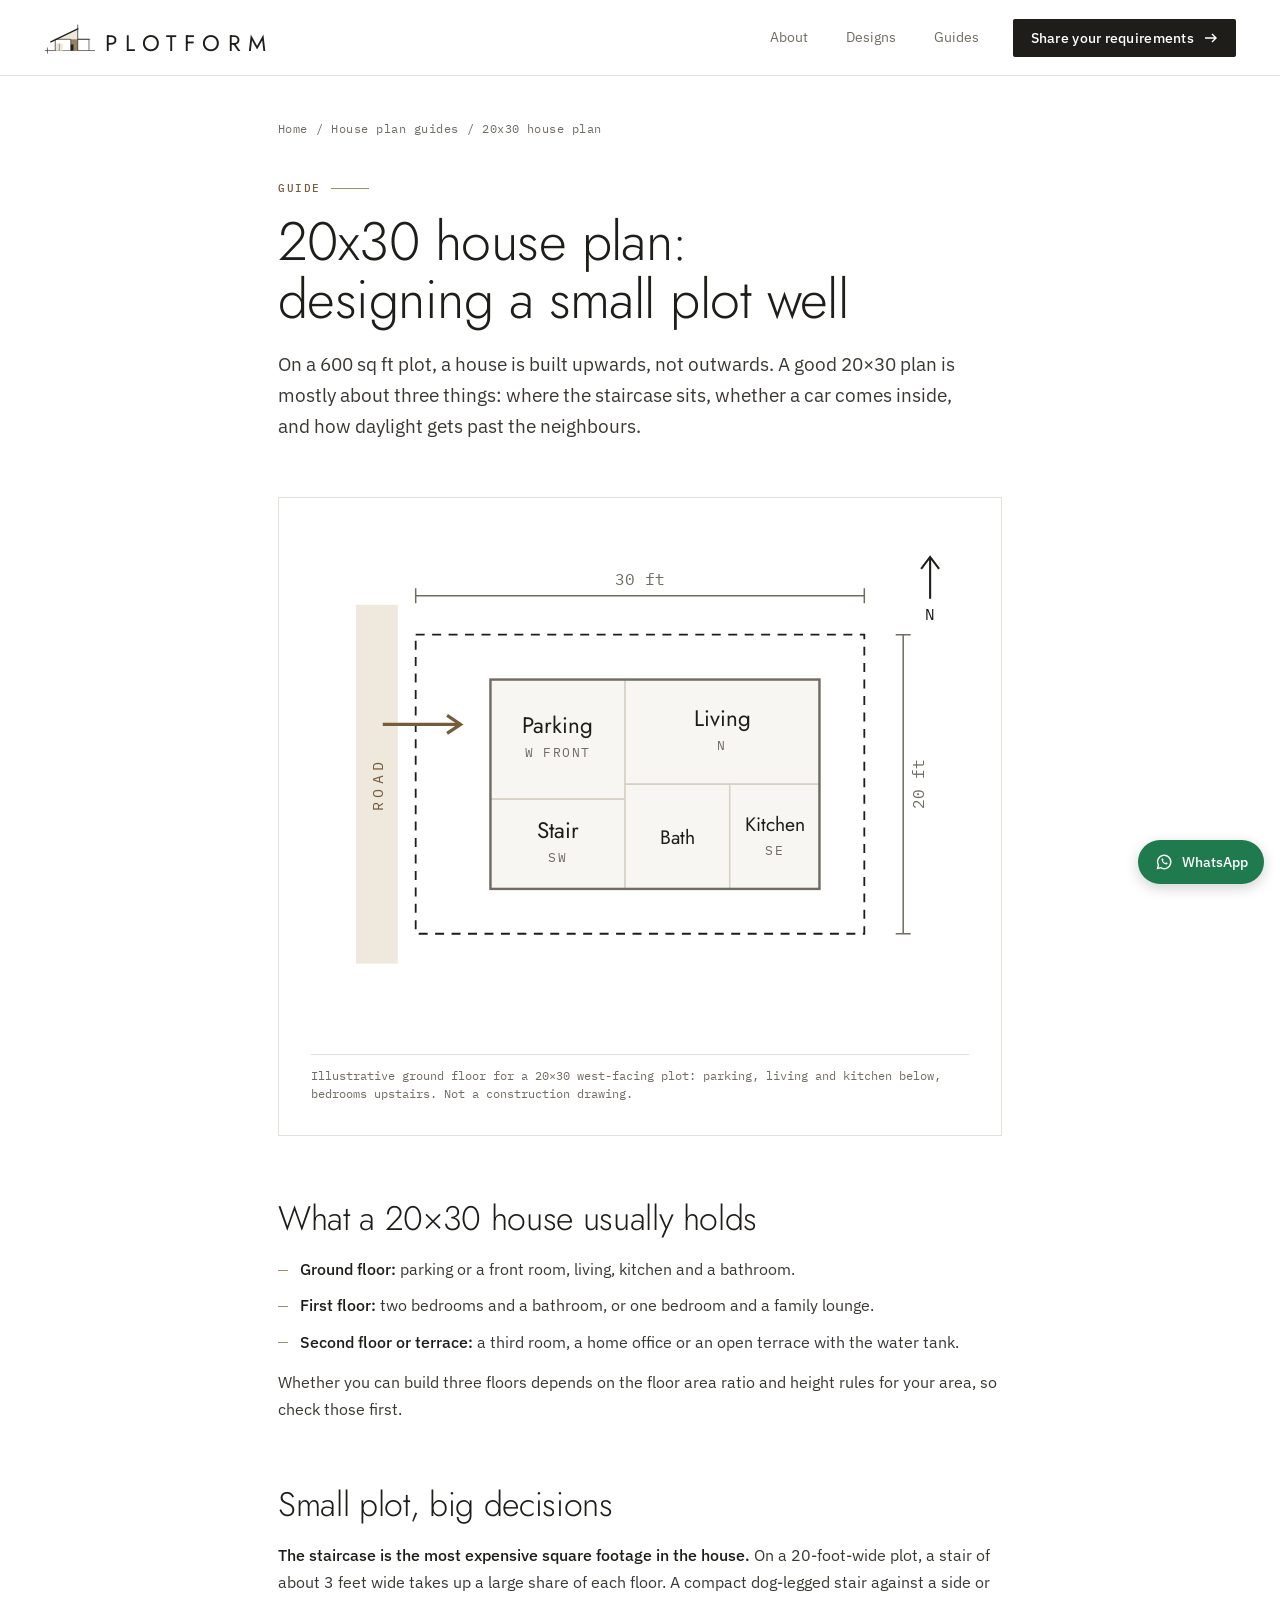
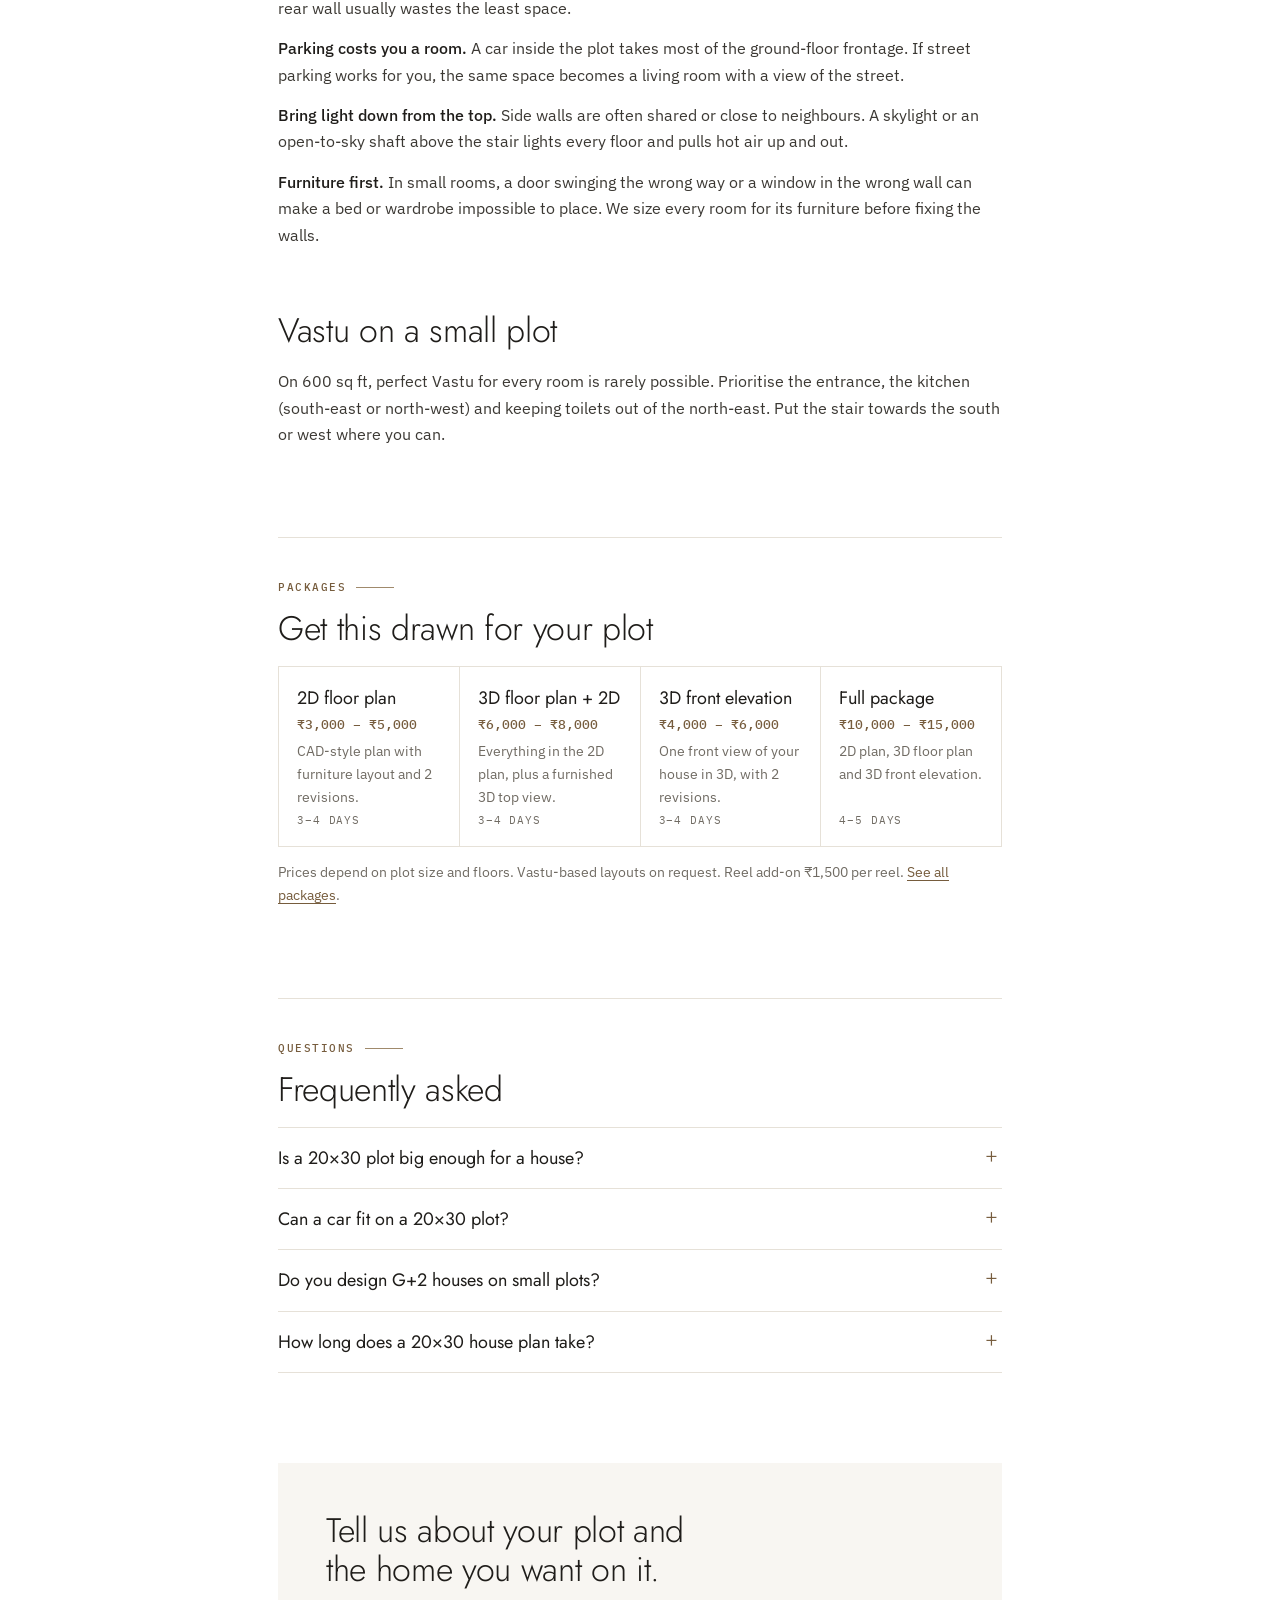
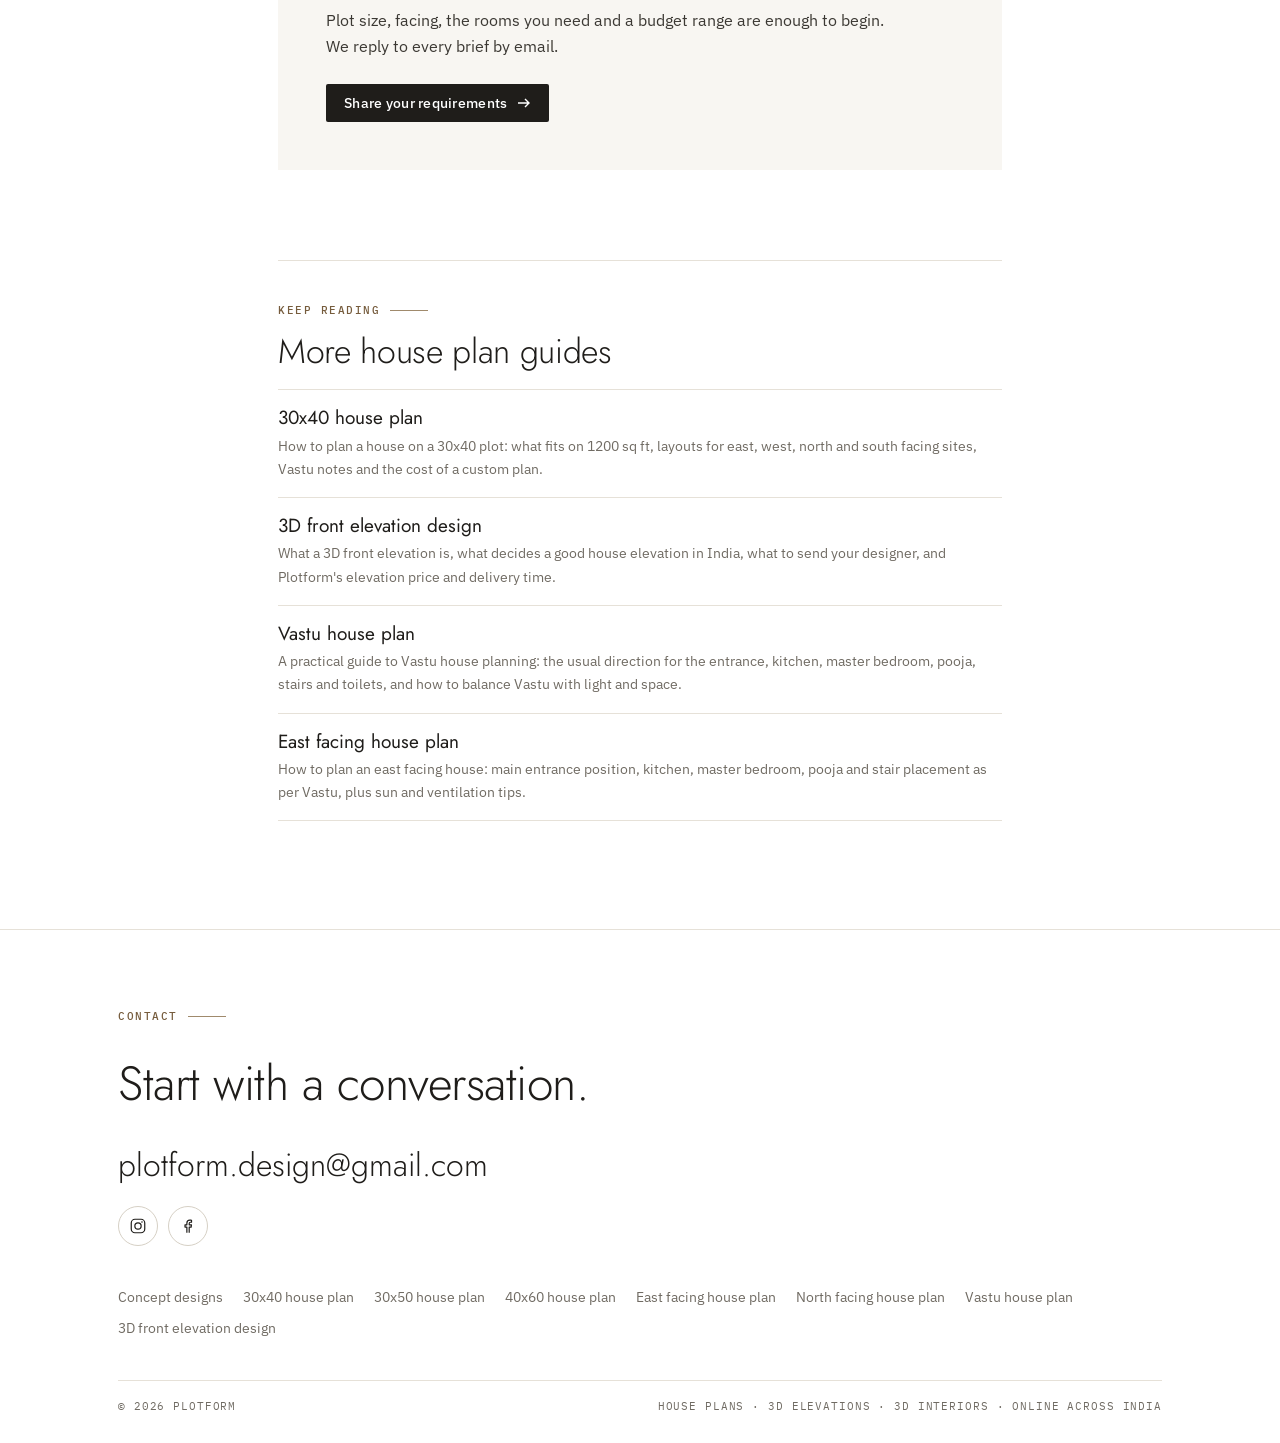
==== commit 08397fae: "Add files via upload" ====
--- a/20x30-house-plan.html
+++ b/20x30-house-plan.html
@@ -28,8 +28,26 @@
 <link rel="preconnect" href="https://fonts.googleapis.com">
 <link rel="preconnect" href="https://fonts.gstatic.com" crossorigin>
 <link rel="stylesheet" href="https://fonts.googleapis.com/css2?family=IBM+Plex+Mono:wght@400;500&family=IBM+Plex+Sans:wght@300;400;500&family=Jost:wght@300;400;500&display=swap">
-<link rel="stylesheet" href="/guide.css">
+<link rel="stylesheet" href="/guide.css?v=20">
 <script type="application/ld+json">{"@context": "https://schema.org", "@graph": [{"@type": "Organization", "@id": "https://plotform.design/#org", "name": "Plotform", "url": "https://plotform.design/"}, {"@type": "WebPage", "@id": "https://plotform.design/20x30-house-plan#page", "url": "https://plotform.design/20x30-house-plan", "name": "20x30 House Plan (600 sq ft) Small Plot Layouts | Plotform", "description": "How to plan a house on a small 20x30 plot: 600 sq ft layouts over two or three floors, staircase and parking choices, light, ventilation and Vastu notes.", "inLanguage": "en-IN", "isPartOf": {"@id": "https://plotform.design/#website"}, "publisher": {"@id": "https://plotform.design/#org"}, "about": {"@id": "https://plotform.design/#org"}, "dateModified": "2026-10-13", "breadcrumb": {"@id": "https://plotform.design/20x30-house-plan#crumbs"}}, {"@type": "BreadcrumbList", "itemListElement": [{"@type": "ListItem", "position": 1, "name": "Home", "item": "https://plotform.design/"}, {"@type": "ListItem", "position": 2, "name": "House plan guides", "item": "https://plotform.design/house-plans"}, {"@type": "ListItem", "position": 3, "name": "20x30 house plan", "item": "https://plotform.design/20x30-house-plan"}], "@id": "https://plotform.design/20x30-house-plan#crumbs"}, {"@type": "FAQPage", "mainEntity": [{"@type": "Question", "name": "Is a 20×30 plot big enough for a house?", "acceptedAnswer": {"@type": "Answer", "text": "Yes. Built over two or three floors, a 20×30 plot comfortably holds a 2BHK, and some families fit a 3BHK. Your local floor area and height rules set the limit."}}, {"@type": "Question", "name": "Can a car fit on a 20×30 plot?", "acceptedAnswer": {"@type": "Answer", "text": "Usually yes, at the front of the ground floor, but it takes most of the frontage. Many owners on small plots choose a front room instead."}}, {"@type": "Question", "name": "Do you design G+2 houses on small plots?", "acceptedAnswer": {"@type": "Answer", "text": "Yes. Tell us the number of floors you want in your brief; the price depends on plot size and floors."}}, {"@type": "Question", "name": "How long does a 20×30 house plan take?", "acceptedAnswer": {"@type": "Answer", "text": "A 2D floor plan takes 3 to 4 days, and the full package with 3D floor plan and 3D elevation takes 4 to 5 days."}}]}]}</script>
+<style>
+.burger{display:none}
+@media (min-width:900px){.nav .links a:not(.btn){display:inline-block;padding:12px 4px}}
+@media (max-width:899px){
+  .burger{all:unset;-webkit-tap-highlight-color:transparent;box-sizing:border-box;cursor:pointer;display:grid;align-content:center;justify-items:end;gap:5px;width:44px;height:44px;padding:0 6px;position:relative;z-index:2;align-self:center;margin-right:-6px}
+  .burger i{display:block;height:1.5px;background:var(--ink);transition:transform .35s cubic-bezier(.2,.7,.2,1),opacity .2s,width .35s}
+  .burger i:nth-child(1){width:26px}.burger i:nth-child(2){width:17px}.burger i:nth-child(3){width:26px}
+  .burger:focus-visible{outline:2px solid var(--oak);outline-offset:2px}
+  .nav.menu-open .burger i:nth-child(1){transform:translateY(6.5px) rotate(45deg)}
+  .nav.menu-open .burger i:nth-child(2){opacity:0;width:0}
+  .nav.menu-open .burger i:nth-child(3){transform:translateY(-6.5px) rotate(-45deg)}
+  .nav .links{position:absolute;top:calc(100% - 4px);right:clamp(16px,4vw,44px);left:auto;display:flex;flex-direction:column;align-items:flex-end;gap:0;width:max-content;min-width:168px;max-width:calc(100vw - 32px);padding:6px 18px 16px;background:var(--paper);border:0;border-radius:4px;box-shadow:0 10px 30px rgba(31,29,26,.13),0 1px 3px rgba(31,29,26,.08);
+    opacity:0;visibility:hidden;transform:translateY(-6px);transition:opacity .25s ease,transform .3s cubic-bezier(.2,.7,.2,1),visibility 0s .3s;align-self:auto}
+  .nav.menu-open .links{opacity:1;visibility:visible;transform:none;transition:opacity .25s ease,transform .3s cubic-bezier(.2,.7,.2,1)}
+  .nav .links a:not(.btn){display:block;width:100%;text-align:right;padding:13px 2px;border-bottom:1px solid var(--hair);font-size:16px;line-height:1.2;color:var(--ink)}
+  .nav .links .btn{display:inline-flex;justify-content:center;margin-top:12px;font-size:14px;padding:12px 14px}
+}
+</style>
 </head>
 <body>
 <header class="nav">
@@ -55,9 +73,10 @@
     </svg></a>
   <button class="burger" type="button" aria-label="Menu" aria-expanded="false" aria-controls="mainNav"><i></i><i></i><i></i></button>
   <nav class="links" id="mainNav" aria-label="Main">
+    <a href="/?panel=about">About</a>
     <a href="/designs">Designs</a>
     <a href="/house-plans">Guides</a>
-    <a class="btn" href="/#brief">Share your requirements <svg viewBox="0 0 14 14" aria-hidden="true"><path d="M1 7h11M8 3l4 4-4 4" fill="none" stroke="currentColor" stroke-width="1.4"/></svg></a>
+    <a class="btn" href="/?panel=brief">Share your requirements <svg viewBox="0 0 14 14" aria-hidden="true"><path d="M1 7h11M8 3l4 4-4 4" fill="none" stroke="currentColor" stroke-width="1.4"/></svg></a>
   </nav>
 </header>
 <main class="g" id="top">
@@ -78,7 +97,7 @@
   <section class="cta">
   <h2>Tell us about your plot and the home you want on it.</h2>
   <p>Plot size, facing, the rooms you need and a budget range are enough to begin. We reply to every brief by email.</p>
-  <a class="btn" href="/#brief">Share your requirements <svg viewBox="0 0 14 14" aria-hidden="true"><path d="M1 7h11M8 3l4 4-4 4" fill="none" stroke="currentColor" stroke-width="1.4"/></svg></a>
+  <a class="btn" href="/?panel=brief">Share your requirements <svg viewBox="0 0 14 14" aria-hidden="true"><path d="M1 7h11M8 3l4 4-4 4" fill="none" stroke="currentColor" stroke-width="1.4"/></svg></a>
 </section>
   <nav class="related" aria-labelledby="rel-h"><p class="eyebrow">Keep reading</p><h2 id="rel-h">More house plan guides</h2><ul><li><a href="/30x40-house-plan">30x40 house plan</a><span>How to plan a house on a 30x40 plot: what fits on 1200 sq ft, layouts for east, west, north and south facing sites, Vastu notes and the cost of a custom plan.</span></li><li><a href="/3d-front-elevation-design">3D front elevation design</a><span>What a 3D front elevation is, what decides a good house elevation in India, what to send your designer, and Plotform&#x27;s elevation price and delivery time.</span></li><li><a href="/vastu-house-plan">Vastu house plan</a><span>A practical guide to Vastu house planning: the usual direction for the entrance, kitchen, master bedroom, pooja, stairs and toilets, and how to balance Vastu with light and space.</span></li><li><a href="/east-facing-house-plan">East facing house plan</a><span>How to plan an east facing house: main entrance position, kitchen, master bedroom, pooja and stair placement as per Vastu, plus sun and ventilation tips.</span></li></ul></nav>
 </div>
--- a/guide.css
+++ b/guide.css
@@ -137,7 +137,7 @@
 .burger{display:none}
 @media (min-width:900px){.nav .links a:not(.btn){display:inline-block;padding:12px 4px}}
 @media (max-width:899px){
-  .burger{all:unset;box-sizing:border-box;cursor:pointer;display:grid;align-content:center;justify-items:end;gap:5px;width:44px;height:44px;padding:0 6px;position:relative;z-index:2;align-self:center;margin-right:-6px}
+  .burger{all:unset;-webkit-tap-highlight-color:transparent;box-sizing:border-box;cursor:pointer;display:grid;align-content:center;justify-items:end;gap:5px;width:44px;height:44px;padding:0 6px;position:relative;z-index:2;align-self:center;margin-right:-6px}
   .burger i{display:block;height:1.5px;background:var(--ink);transition:transform .35s cubic-bezier(.2,.7,.2,1),opacity .2s,width .35s}
   .burger i:nth-child(1){width:26px}.burger i:nth-child(2){width:17px}.burger i:nth-child(3){width:26px}
   .burger:focus-visible{outline:2px solid var(--oak);outline-offset:2px}
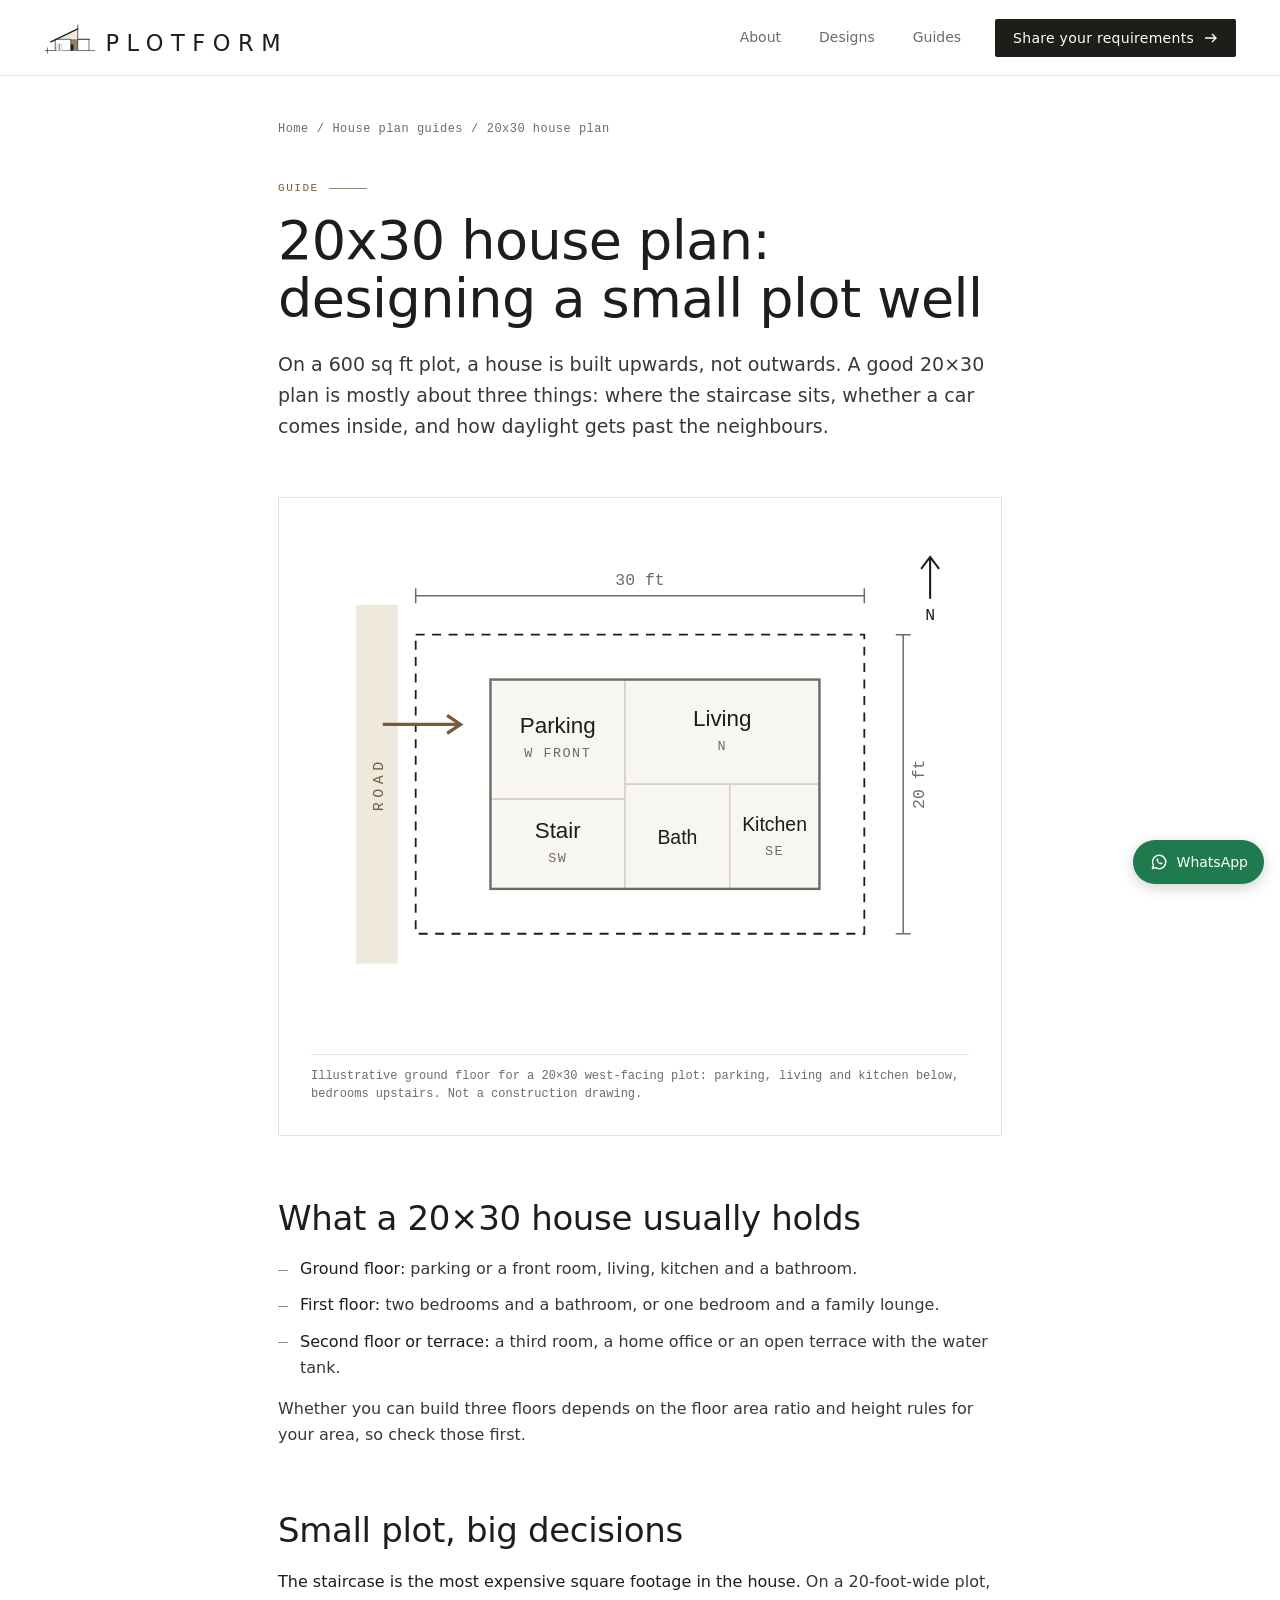
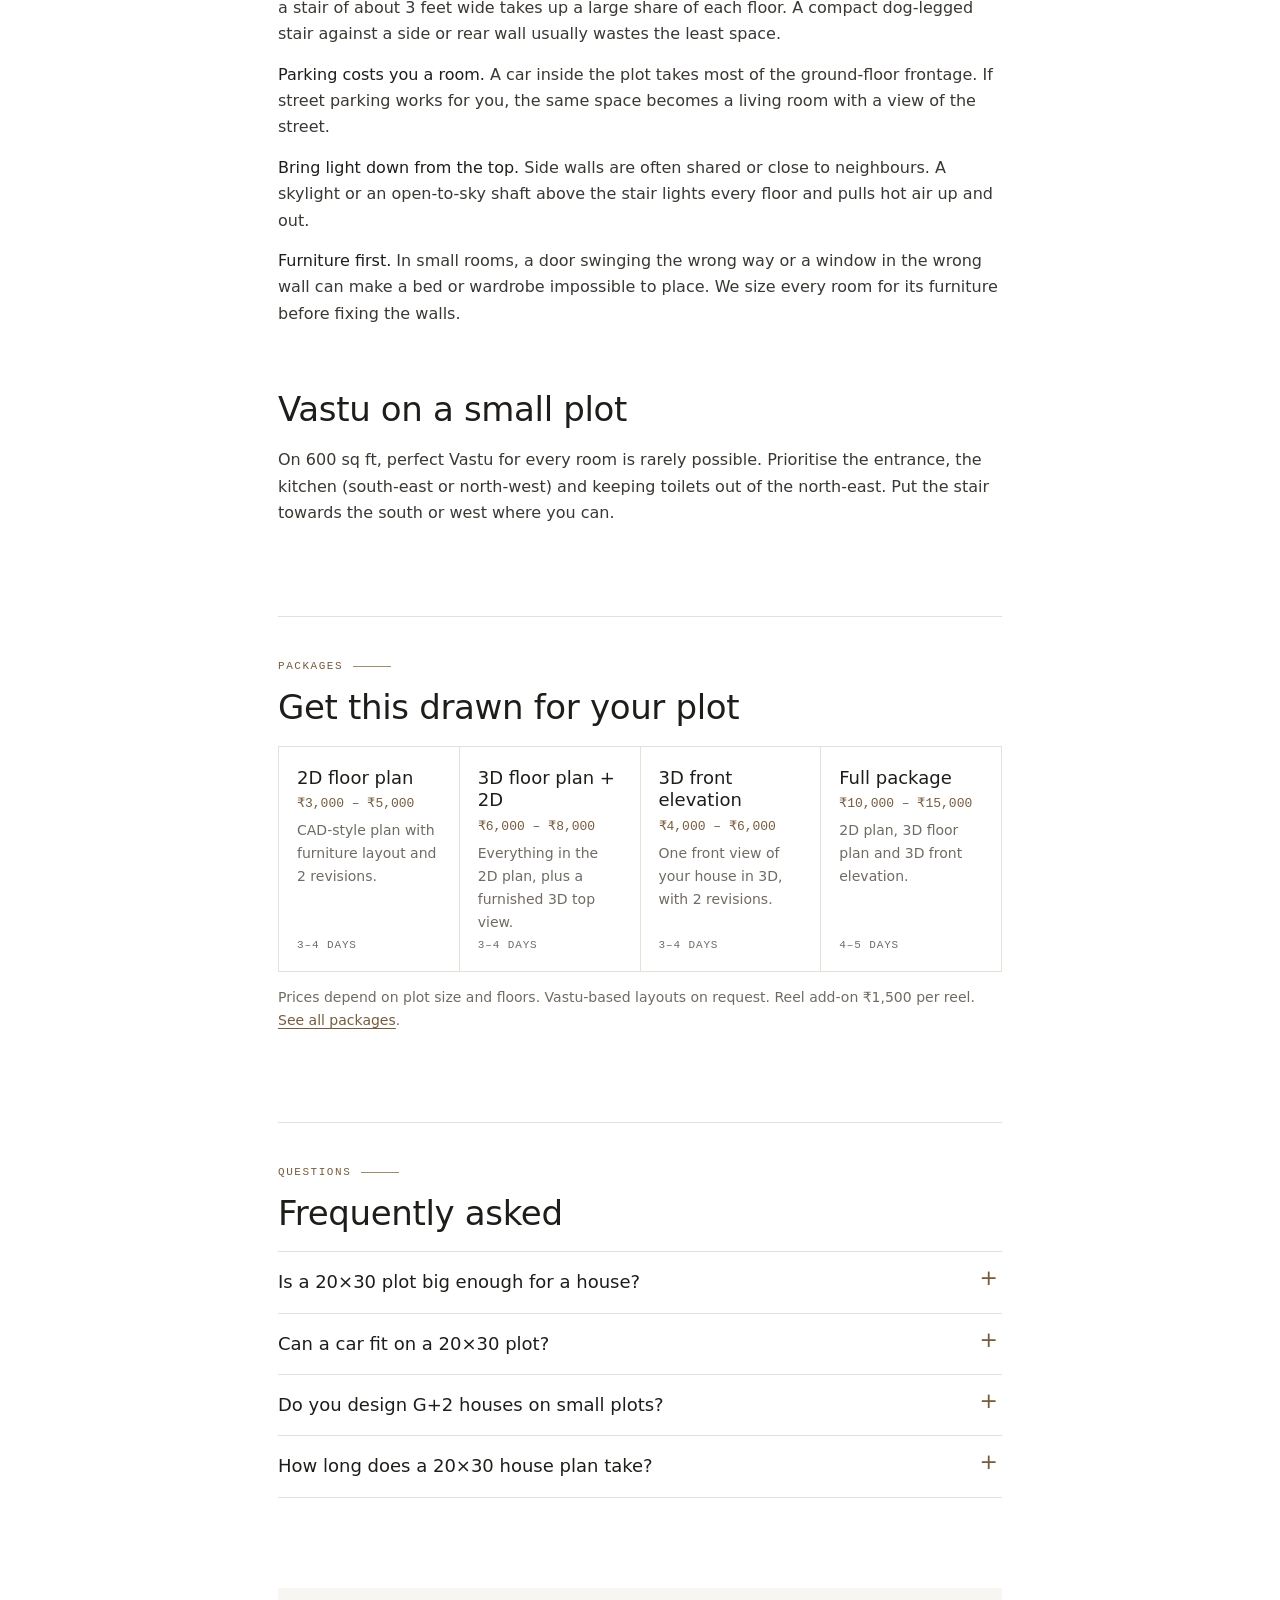
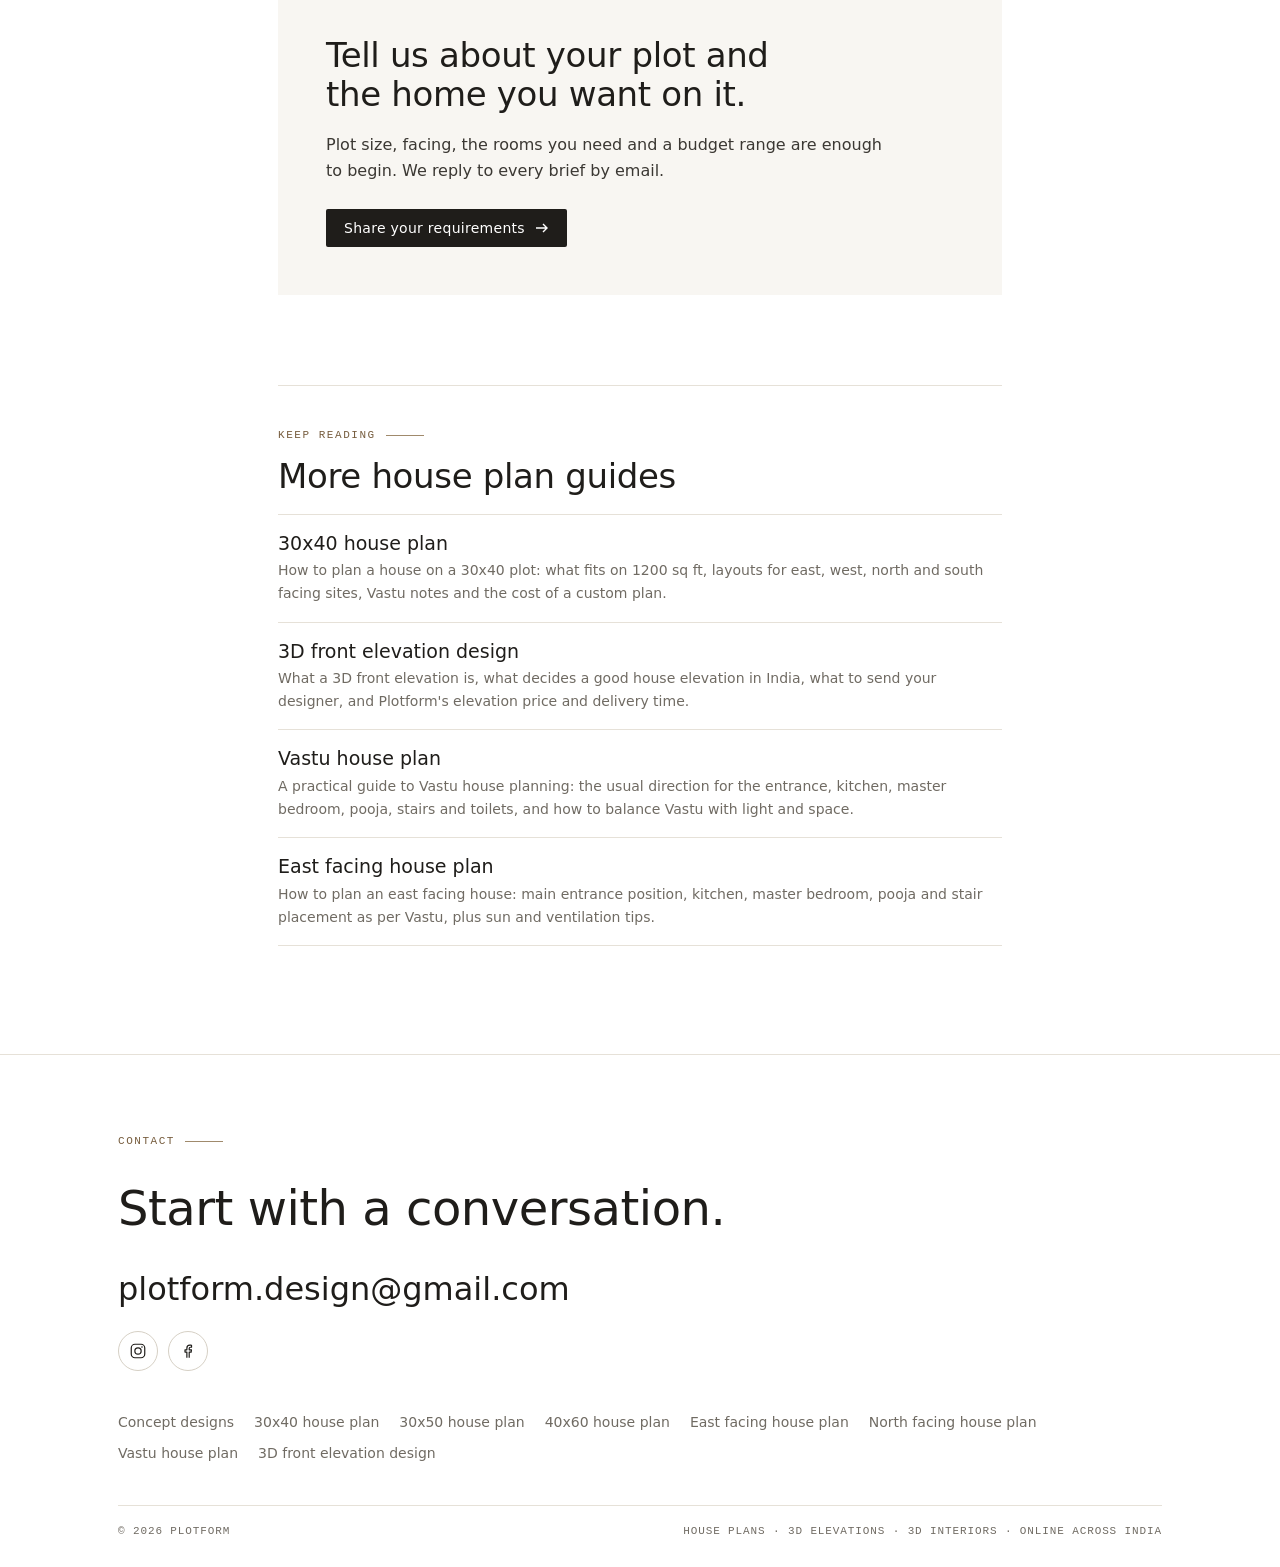
==== commit dc97c7db: "Security hardening: self-host three.js, add content security policy and referrer policy, limit form " ====
--- a/20x30-house-plan.html
+++ b/20x30-house-plan.html
@@ -2,6 +2,8 @@
 <html lang="en-IN">
 <head>
 <meta charset="utf-8">
+<meta http-equiv="Content-Security-Policy" content="default-src 'self'; script-src 'self' 'unsafe-inline'; style-src 'self' 'unsafe-inline' https://fonts.googleapis.com; font-src 'self' https://fonts.gstatic.com; img-src 'self' data: blob:; connect-src 'self' https://script.google.com https://script.googleusercontent.com; manifest-src 'self'; worker-src 'self' blob:; object-src 'none'; base-uri 'self'; form-action 'self' mailto:; upgrade-insecure-requests">
+<meta name="referrer" content="strict-origin-when-cross-origin">
 <meta name="viewport" content="width=device-width,initial-scale=1,viewport-fit=cover">
 <title>20x30 House Plan (600 sq ft) Small Plot Layouts | Plotform</title>
 <meta name="description" content="How to plan a house on a small 20x30 plot: 600 sq ft layouts over two or three floors, staircase and parking choices, light, ventilation and Vastu notes.">
